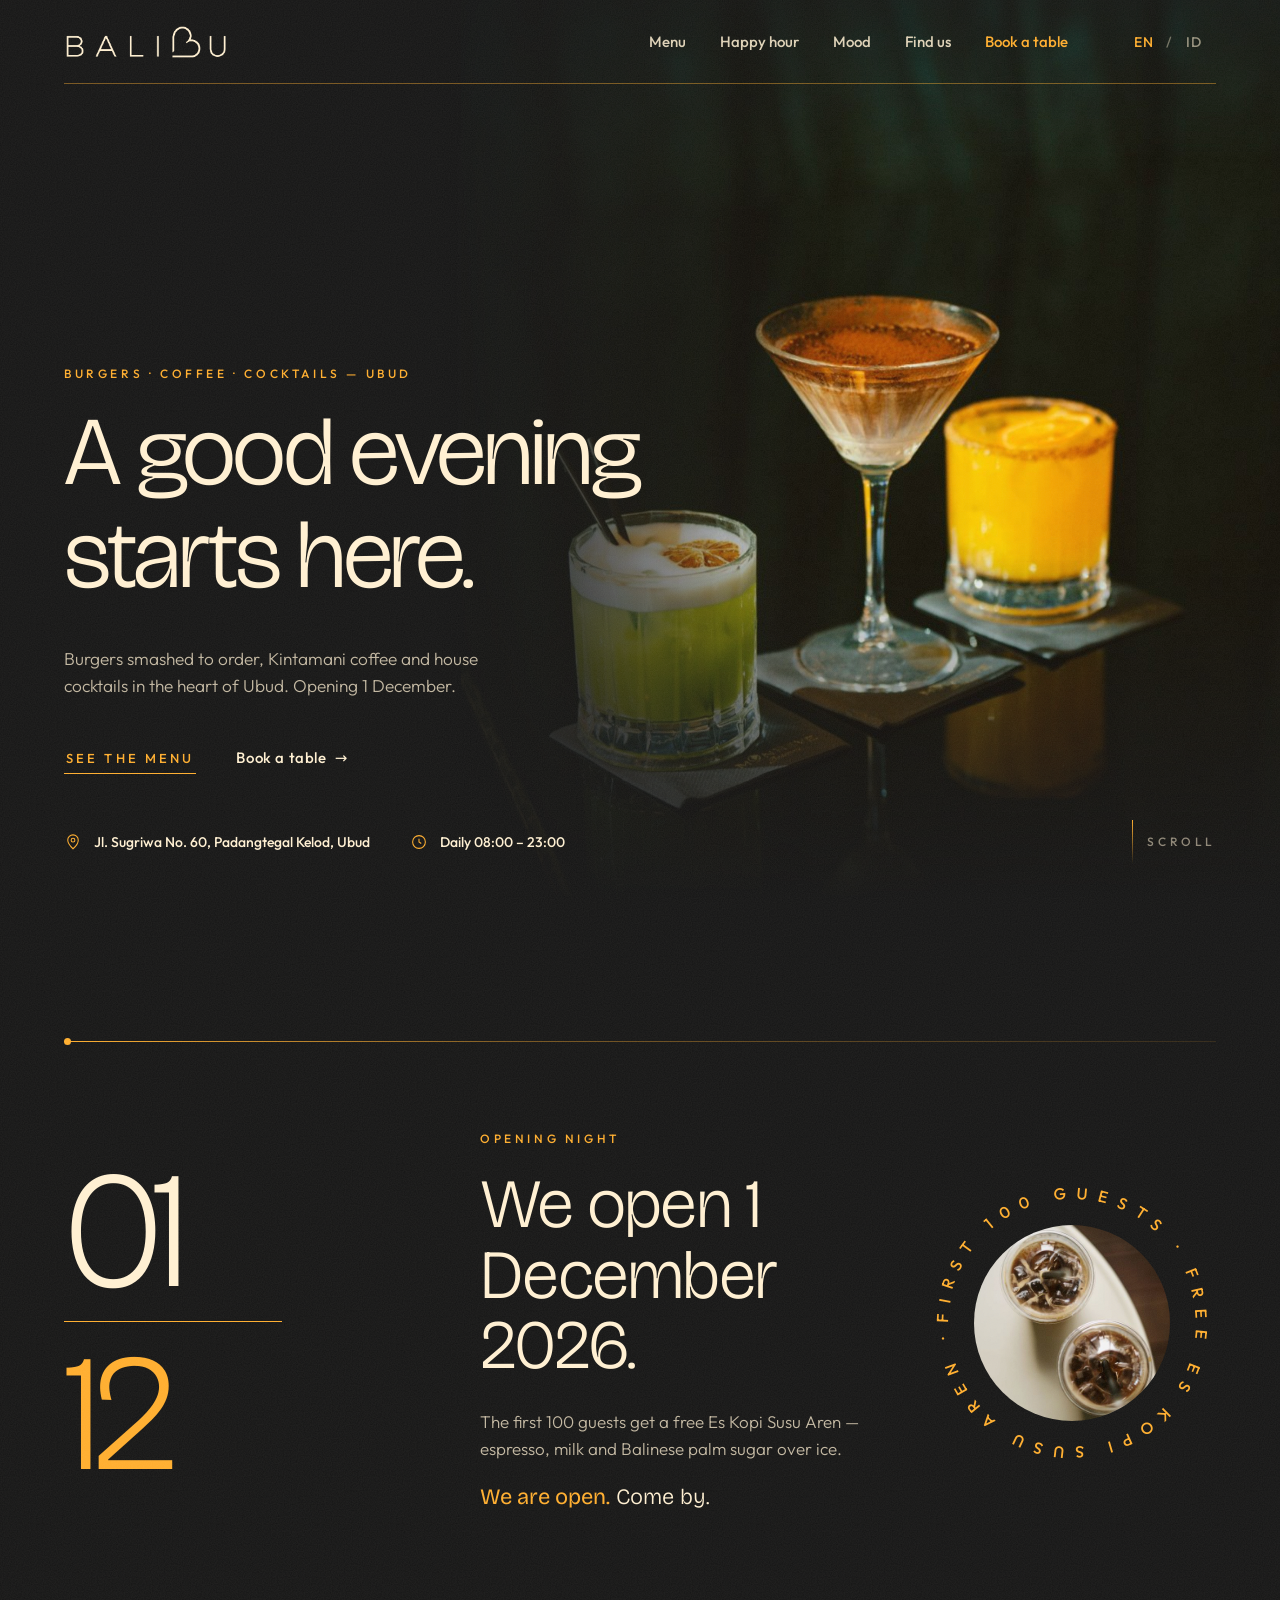
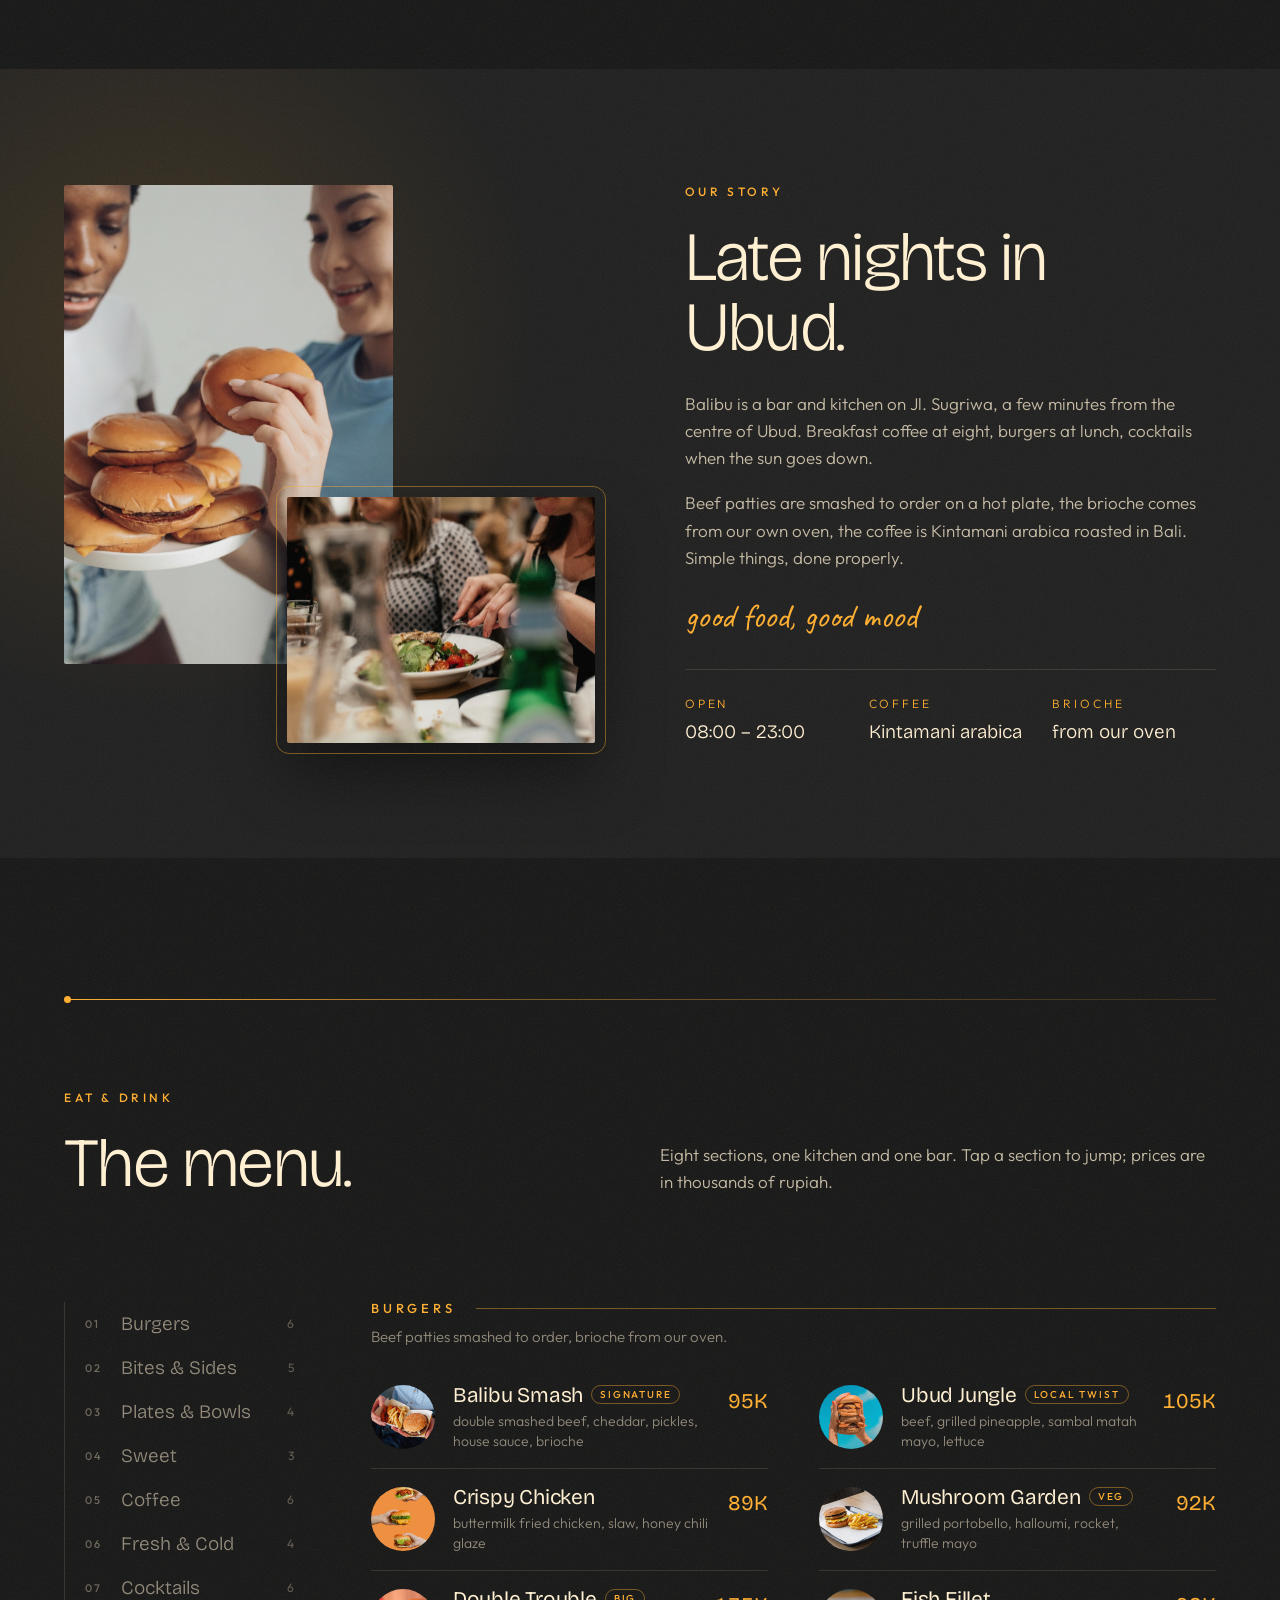
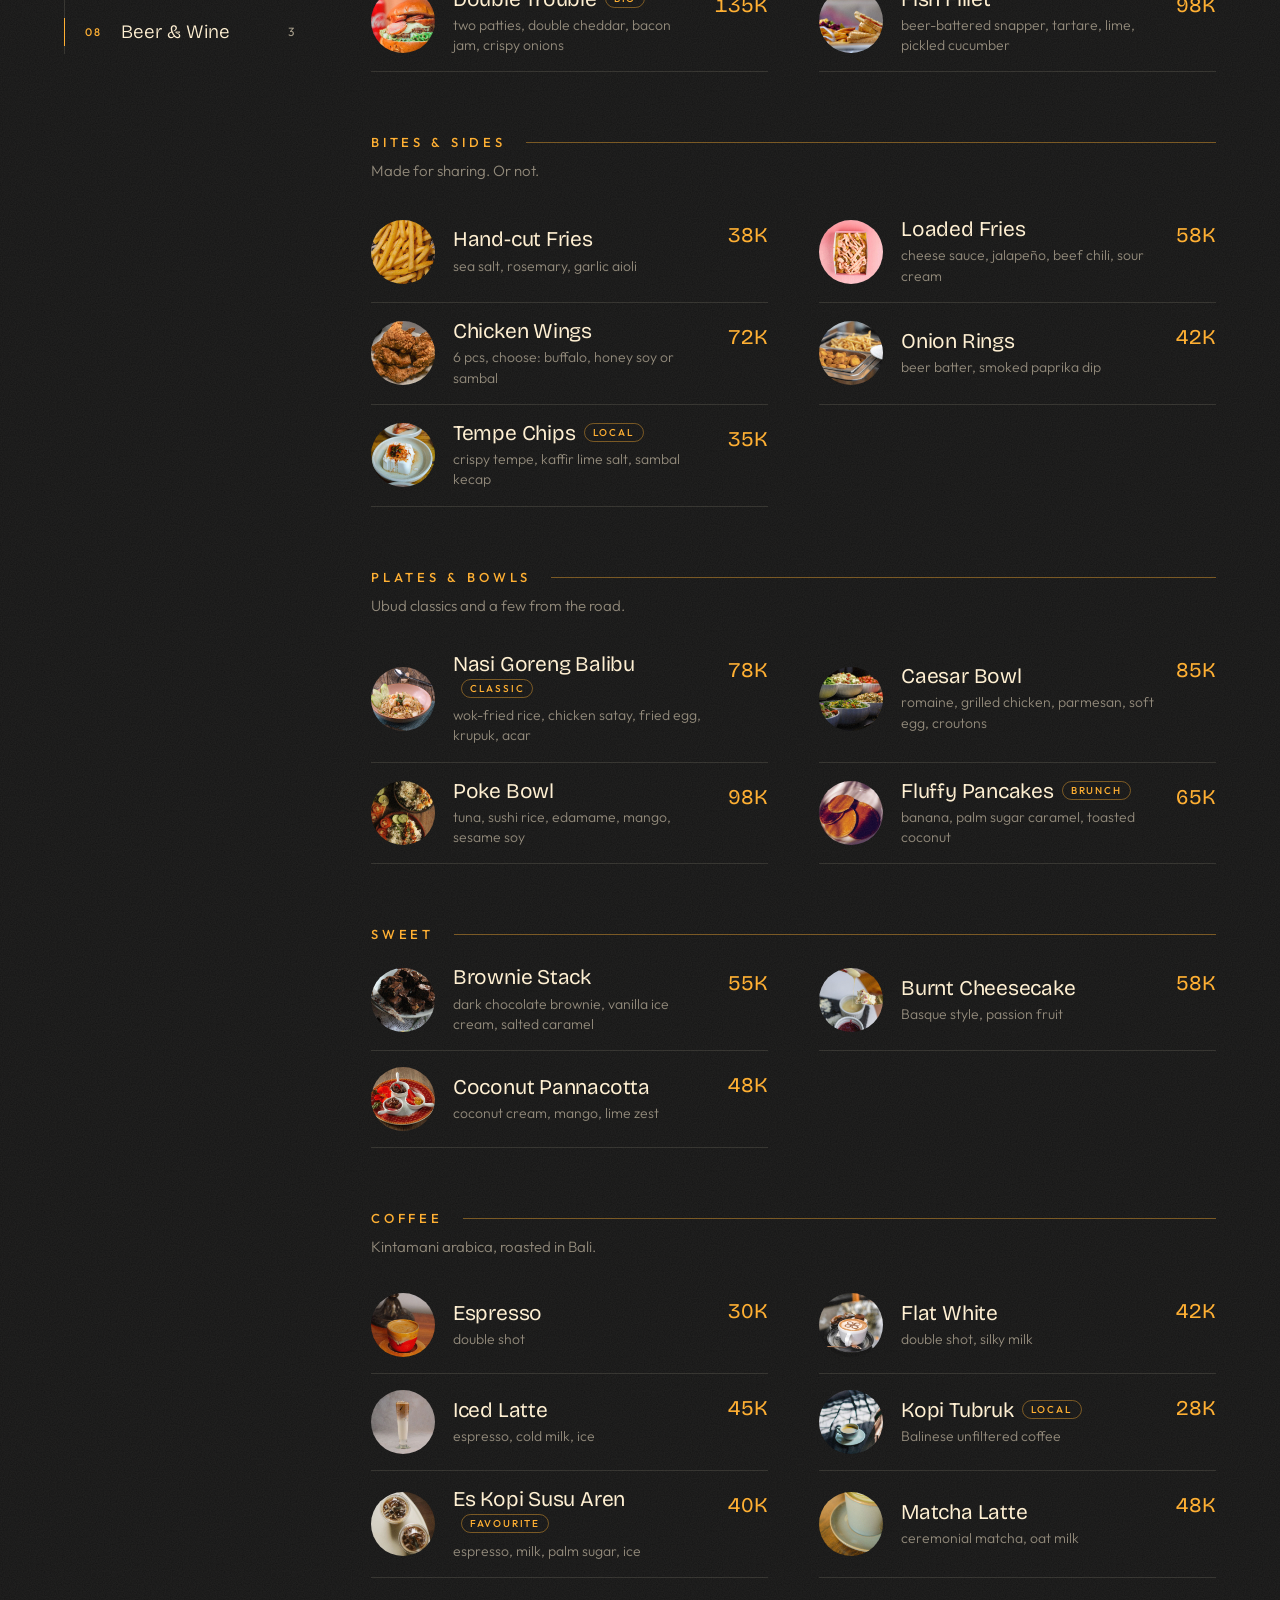
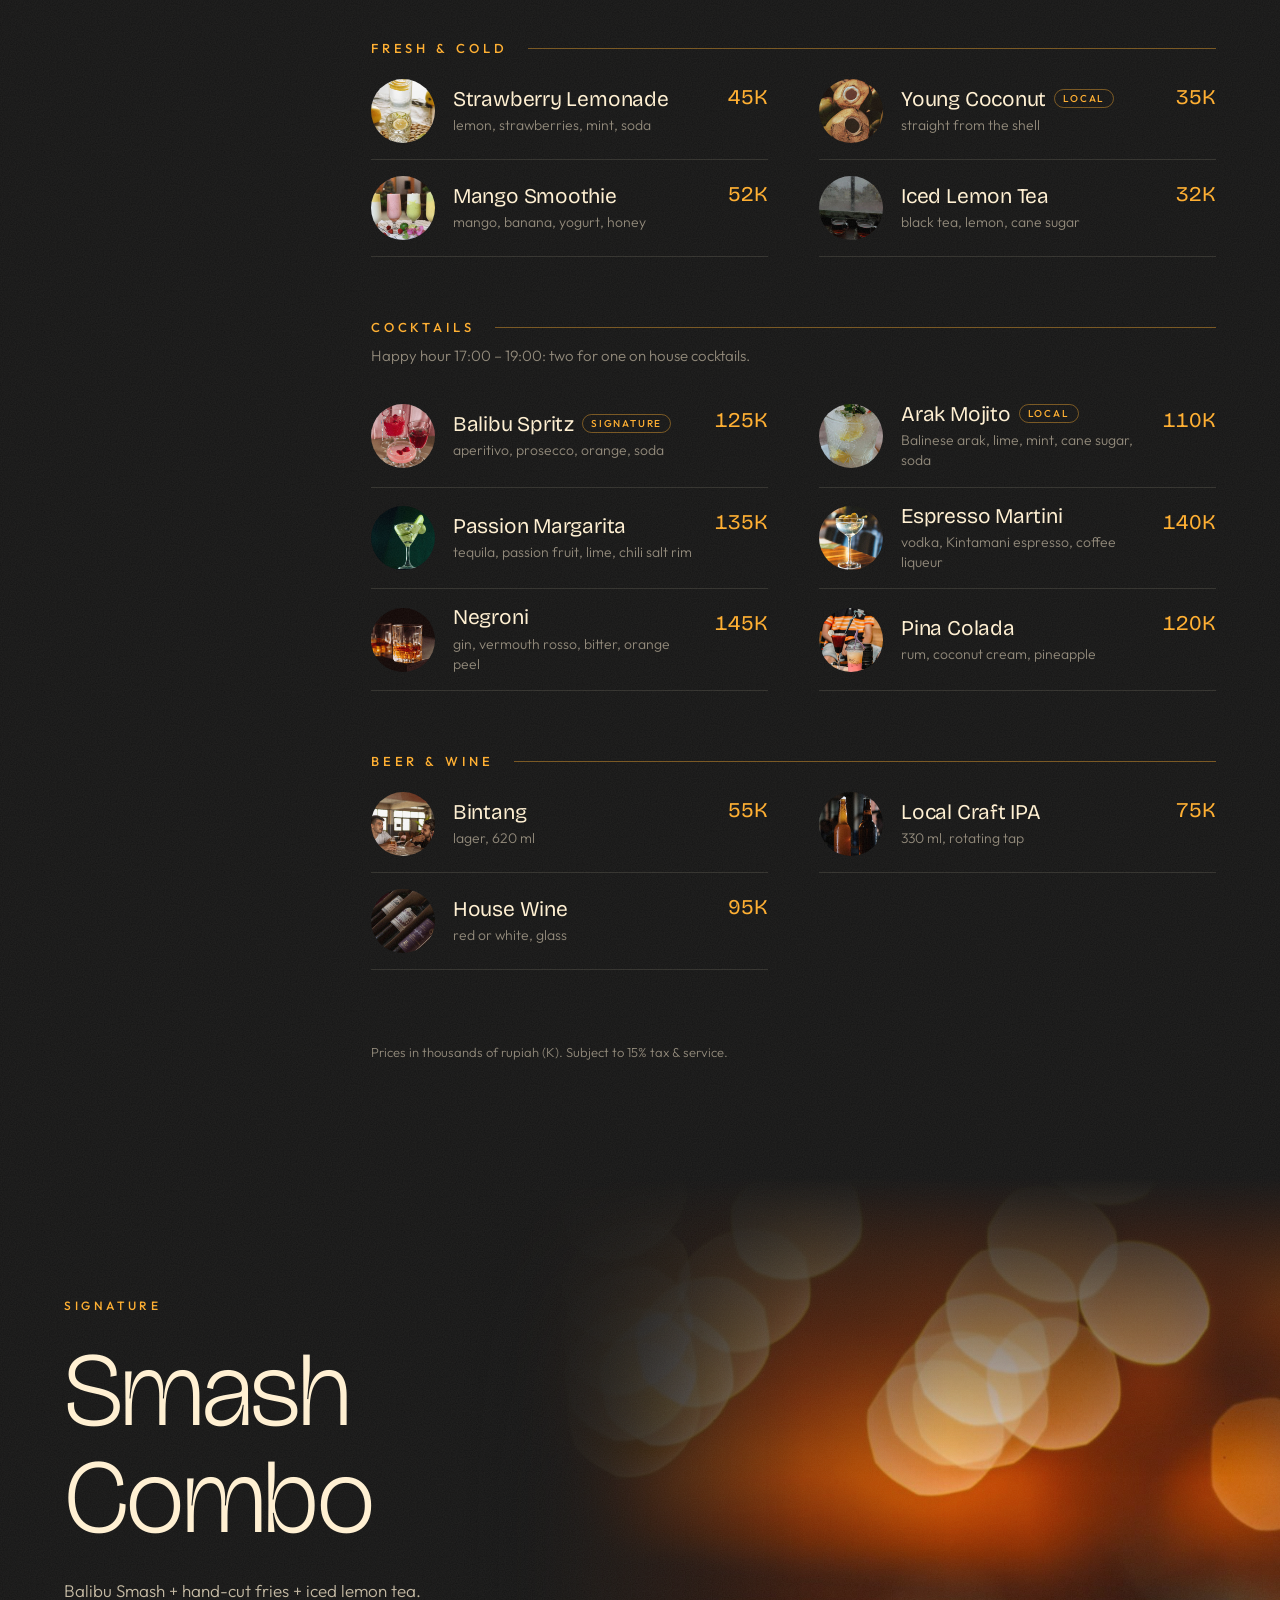
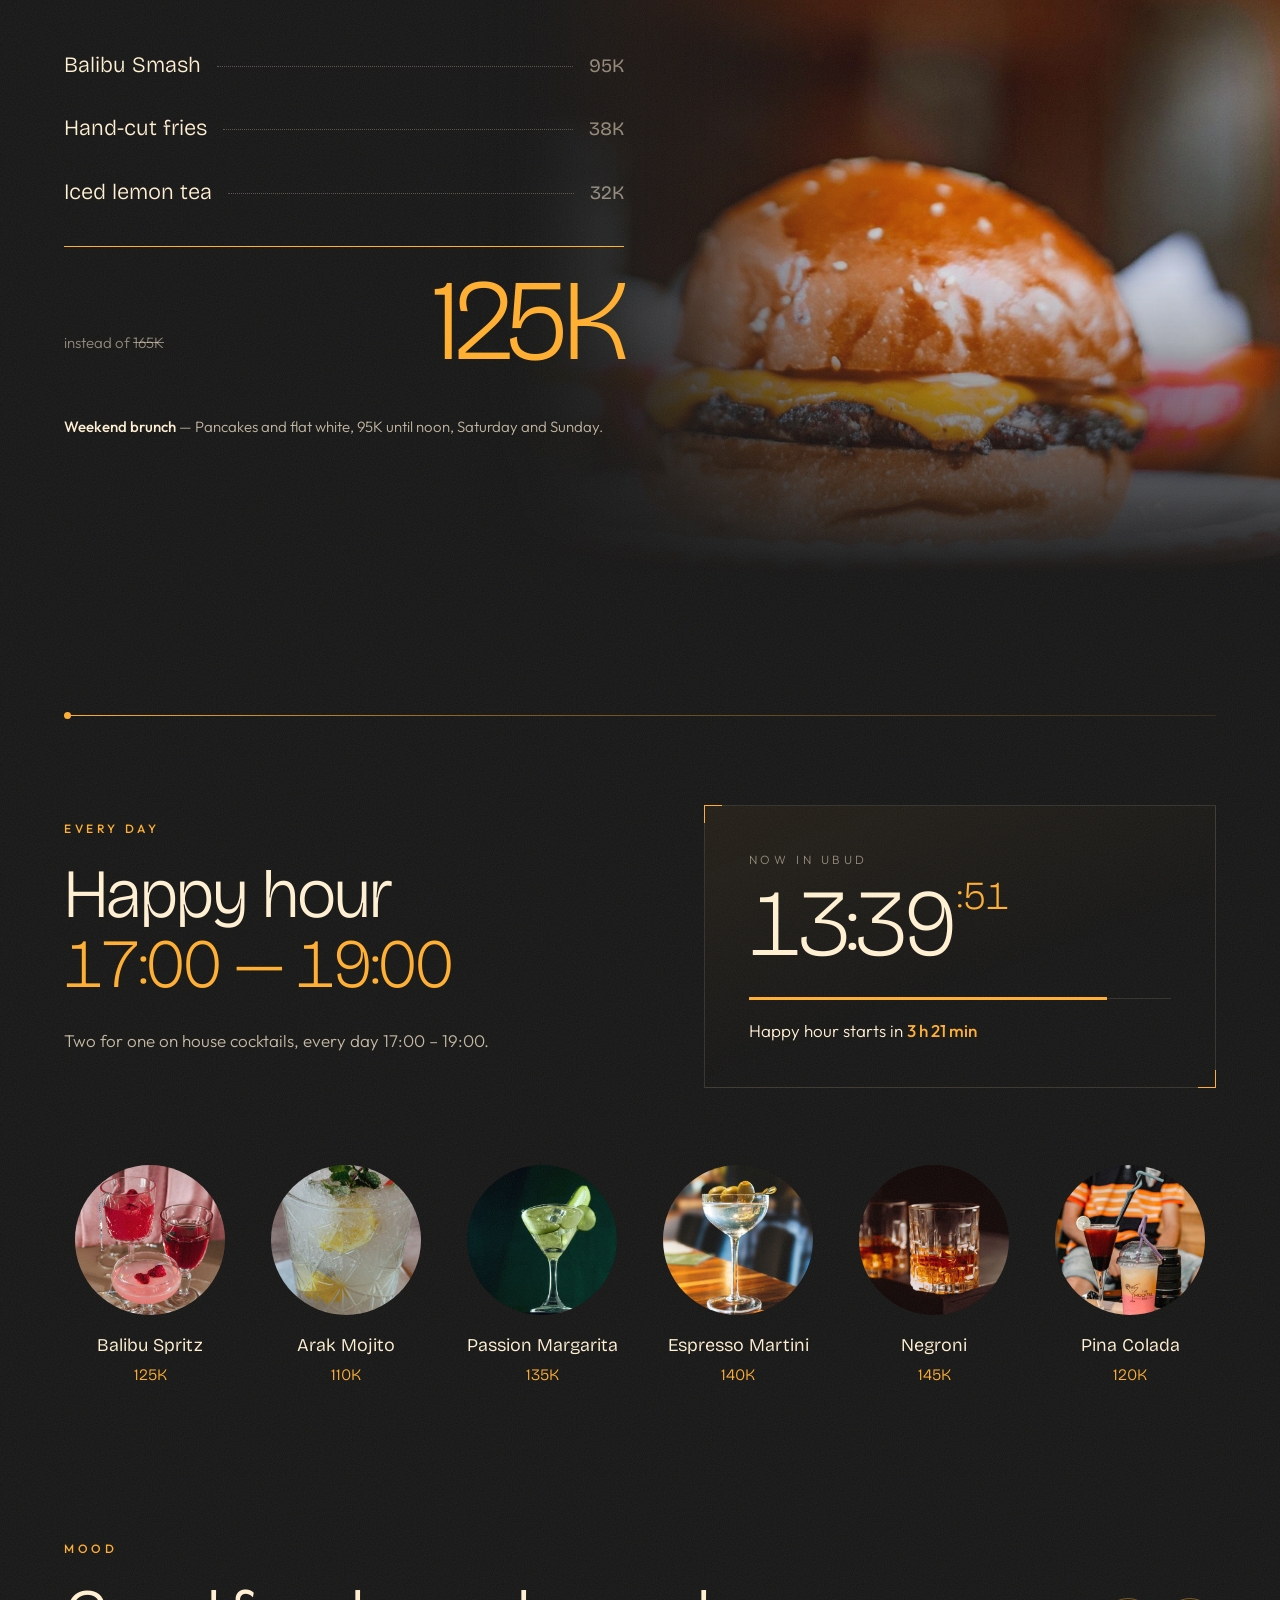
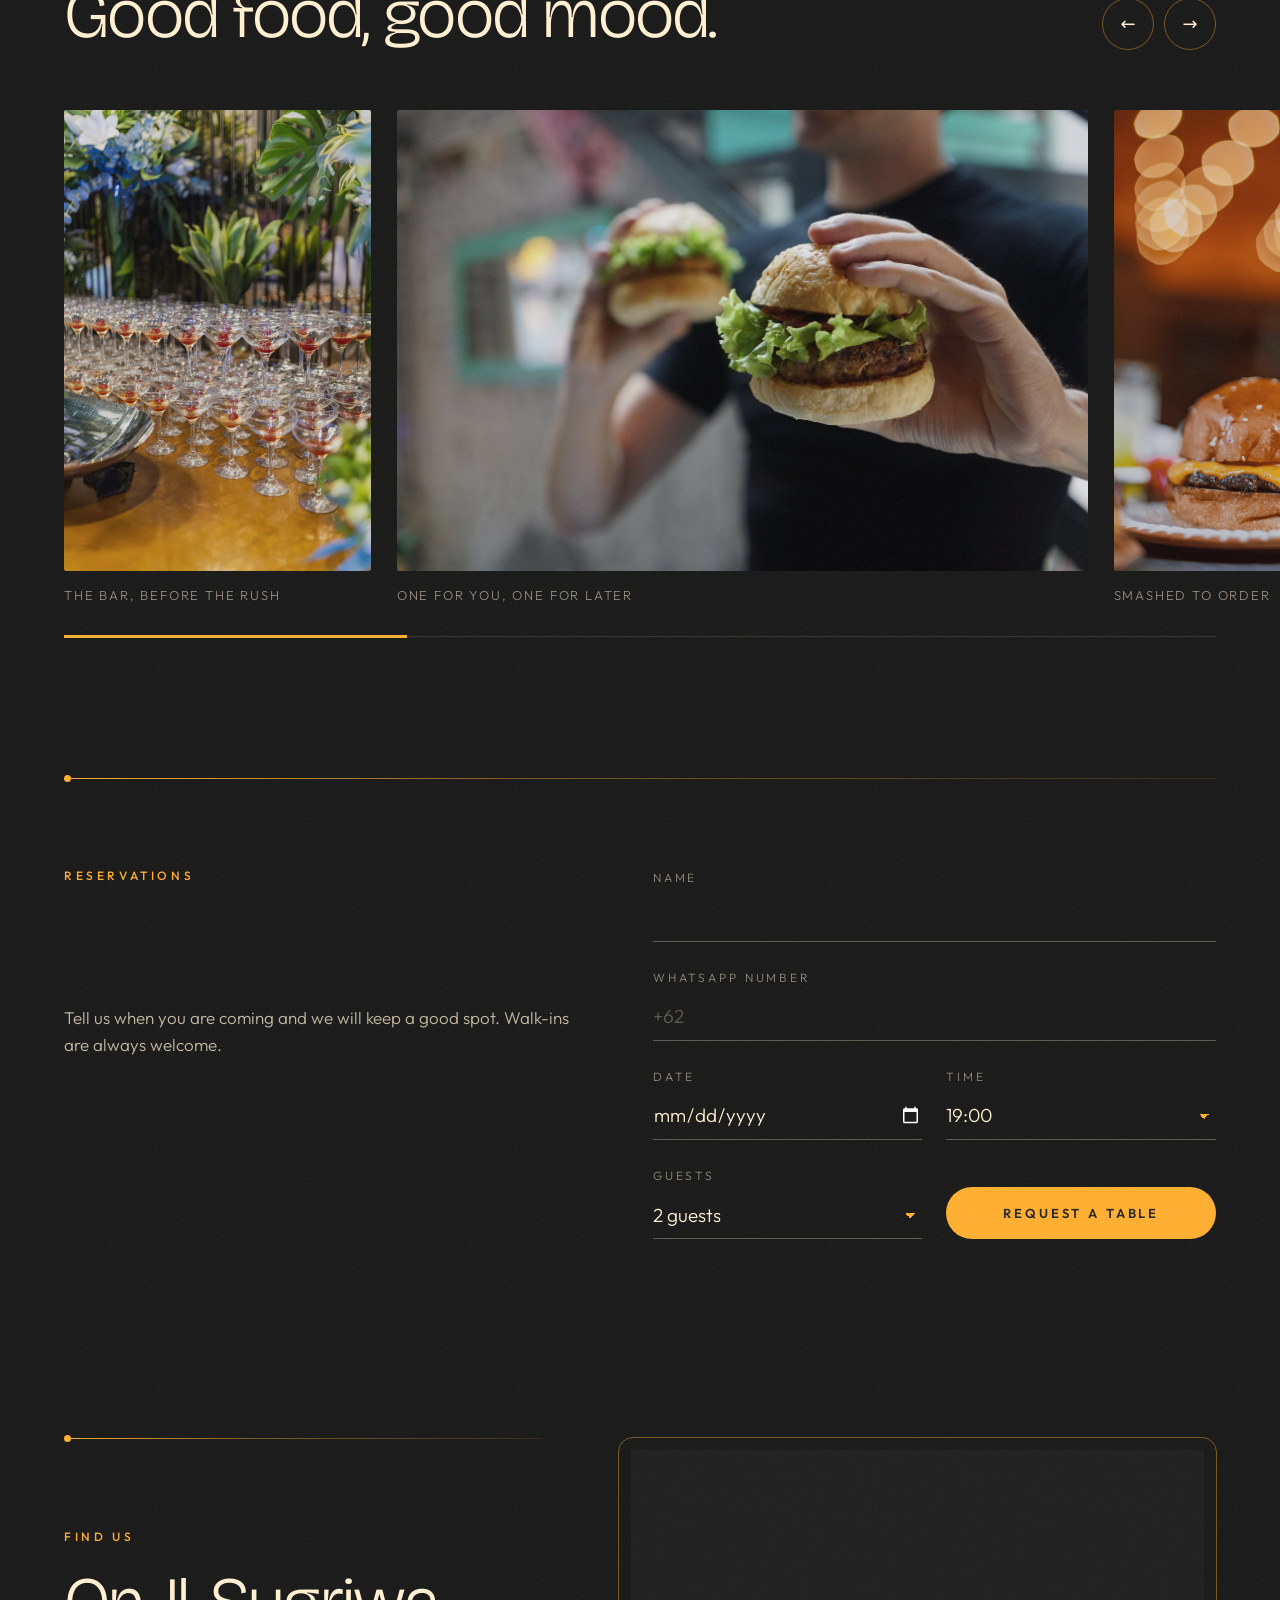
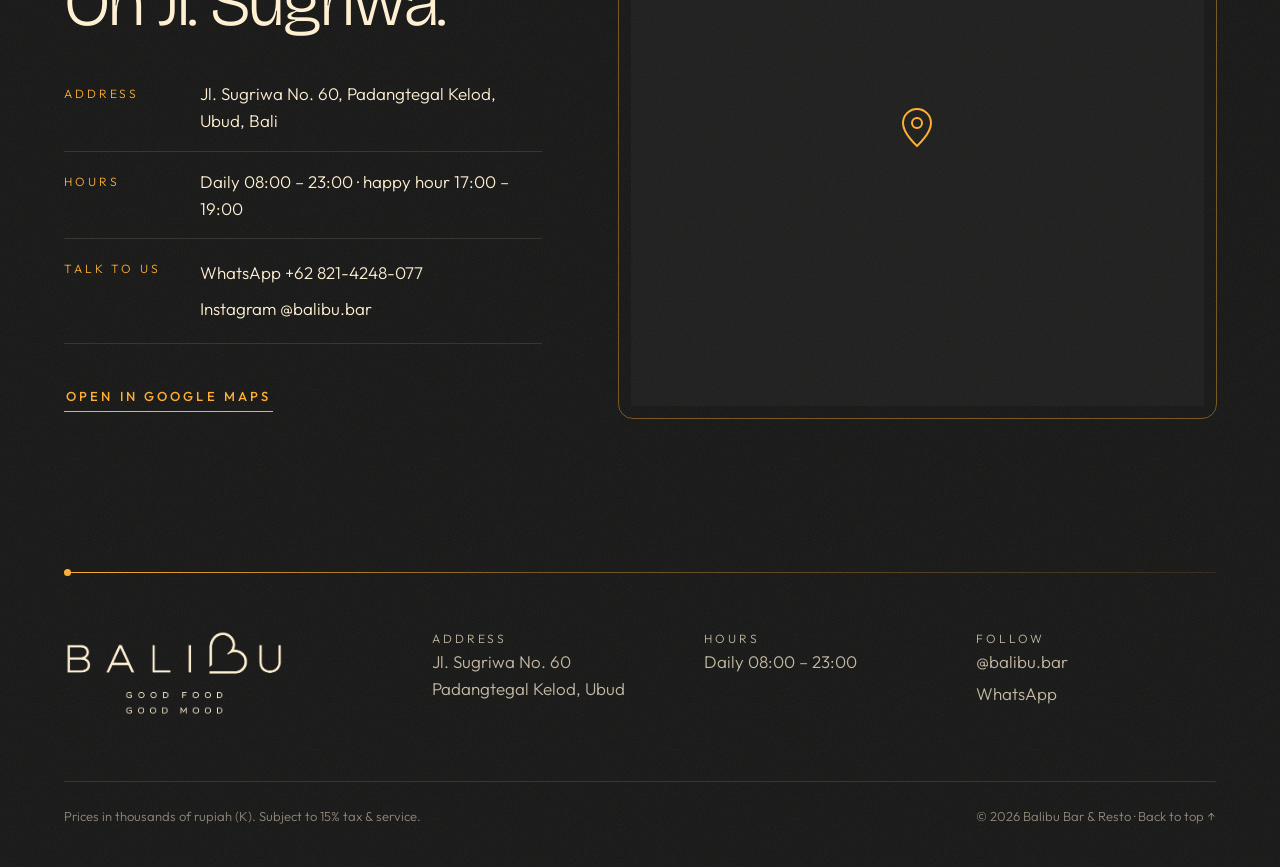
==== s02/index.html @ eac30c41 "Balibu site previews S01-S10" ====
<!doctype html>
<html lang="en">
<head>
<meta charset="utf-8">
<meta name="viewport" content="width=device-width, initial-scale=1, viewport-fit=cover">
<title>Balibu Bar &amp; Resto — Ubud</title>
<meta name="description" content="Balibu Bar &amp; Resto, Ubud: burgers smashed to order, Kintamani coffee and house cocktails on Jl. Sugriwa. Daily 08:00–23:00. Opening 1 December 2026.">
<meta name="theme-color" content="#161616">
<link rel="icon" type="image/png" href="../shared/logo/wordmark-red.png">
<link rel="preload" as="image" href="../shared/img/hero-bartender.jpg">
<link rel="stylesheet" href="../shared/brand.css">
<link rel="stylesheet" href="style.css">
<script>document.documentElement.classList.add('js')</script>
</head>
<body>
<a class="skip" href="#main" data-i18n="skip">Skip to content</a>
<div class="grain" aria-hidden="true"></div>

<header class="hdr" id="hdr">
  <div class="hdr__in wrap">
    <a class="hdr__logo" href="#top" aria-label="Balibu, back to top"><img src="../shared/logo/wordmark-cream.png" alt="Balibu" width="164" height="36"></a>
    <nav class="hdr__nav" aria-label="Main">
      <a href="#menu" data-i18n="nav.menu">Menu</a>
      <a href="#happy" data-i18n="nav.happy">Happy hour</a>
      <a href="#mood" data-i18n="nav.mood">Mood</a>
      <a href="#visit" data-i18n="nav.visit">Find us</a>
      <a href="#book" class="hdr__book" data-i18n="nav.book">Book a table</a>
    </nav>
    <div class="lang" role="group" aria-label="Language">
      <button type="button" data-lang="en" aria-pressed="true">EN</button><span aria-hidden="true">/</span><button type="button" data-lang="id" aria-pressed="false">ID</button>
    </div>
    <button class="burger" type="button" aria-expanded="false" aria-controls="drawer" aria-label="Open navigation"><span></span><span></span></button>
  </div>
</header>

<div class="drawer" id="drawer" hidden>
  <nav class="drawer__nav" aria-label="Mobile">
    <a href="#menu"><small>01</small><span data-i18n="nav.menu">Menu</span></a>
    <a href="#combo"><small>02</small><span data-i18n="nav.combo">Smash Combo</span></a>
    <a href="#happy"><small>03</small><span data-i18n="nav.happy">Happy hour</span></a>
    <a href="#mood"><small>04</small><span data-i18n="nav.mood">Mood</span></a>
    <a href="#book"><small>05</small><span data-i18n="nav.book">Book a table</span></a>
    <a href="#visit"><small>06</small><span data-i18n="nav.visit">Find us</span></a>
  </nav>
  <p class="drawer__foot">Jl. Sugriwa No. 60, Ubud · <span data-i18n="hours.short">Daily 08:00 – 23:00</span></p>
</div>

<main id="main">

<!-- HERO -->
<section class="hero" id="top" aria-labelledby="hero-title">
  <div class="hero__media" aria-hidden="true"><img src="../shared/img/hero-bartender.jpg" alt="" width="1067" height="1600" fetchpriority="high"></div>
  <div class="hero__fade" aria-hidden="true"></div>
  <div class="hero__body wrap">
    <p class="eyebrow hero__eyebrow" data-i18n="hero.eyebrow">Burgers · Coffee · Cocktails — Ubud</p>
    <h1 class="hero__title" id="hero-title"><span class="ln"><span data-i18n="hero.t1">A good evening</span></span> <span class="ln"><span data-i18n="hero.t2">starts here.</span></span></h1>
    <p class="hero__lead" data-i18n="hero.lead">Burgers smashed to order, Kintamani coffee and house cocktails in the heart of Ubud. Opening 1 December.</p>
    <div class="hero__cta">
      <a class="btn-line" href="#menu" data-i18n="hero.cta">See the menu</a>
      <a class="link-arrow" href="#book"><span data-i18n="nav.book">Book a table</span> <span aria-hidden="true">→</span></a>
    </div>
  </div>
  <div class="hero__meta wrap">
    <span class="meta"><svg viewBox="0 0 24 24" aria-hidden="true"><path d="M12 21s-7-6.2-7-11.5A7 7 0 0 1 19 9.5C19 14.8 12 21 12 21z"/><circle cx="12" cy="9.5" r="2.5"/></svg>Jl. Sugriwa No. 60, Padangtegal Kelod, Ubud</span>
    <span class="meta"><svg viewBox="0 0 24 24" aria-hidden="true"><circle cx="12" cy="12" r="8.5"/><path d="M12 7.5V12l3 2"/></svg><span data-i18n="hours.short">Daily 08:00 – 23:00</span></span>
    <span class="scrollcue" aria-hidden="true"><i></i><span data-i18n="hero.scroll">Scroll</span></span>
  </div>
</section>

<!-- OPENING -->
<section class="opening wrap" id="opening" aria-labelledby="open-title">
  <div class="hair" aria-hidden="true"></div>
  <div class="opening__grid">
    <div class="opening__date rv" aria-hidden="true"><span>01</span><i></i><span>12</span></div>
    <div class="opening__txt">
      <p class="eyebrow rv" data-i18n="open.eyebrow">Opening night</p>
      <h2 class="h2 rv" id="open-title" data-i18n="open.title">We open 1 December 2026.</h2>
      <p class="body rv" data-i18n="open.line">The first 100 guests get a free Es Kopi Susu Aren — espresso, milk and Balinese palm sugar over ice.</p>
      <p class="opening__count rv" id="countdown" aria-live="polite"></p>
    </div>
    <div class="opening__badge rv">
      <img src="../shared/img/t/kopi-susu.jpg" alt="Es Kopi Susu Aren, iced coffee with palm sugar" width="300" height="300" loading="lazy">
      <svg class="ring" viewBox="0 0 200 200" aria-hidden="true"><defs><path id="ringPath" d="M100,100 m-86,0 a86,86 0 1,1 172,0 a86,86 0 1,1 -172,0"/></defs><text><textPath href="#ringPath" textLength="532" lengthAdjust="spacing" data-i18n="open.ring">first 100 guests · free es kopi susu aren ·</textPath></text></svg>
    </div>
  </div>
</section>

<!-- STORY -->
<section class="story" id="story" aria-labelledby="story-title">
  <div class="story__grain" aria-hidden="true"></div>
  <div class="wrap story__grid">
    <div class="story__pics">
      <figure class="story__pic story__pic--a rv"><img src="../shared/img/friends-burgers.jpg" alt="Two friends sharing a plate of burgers" width="1067" height="1600" loading="lazy" data-par="0.08"></figure>
      <figure class="story__pic story__pic--b rv"><img src="../shared/img/hero-people.jpg" alt="Friends at a long table with food and drinks" width="1400" height="933" loading="lazy" data-par="-0.06"></figure>
    </div>
    <div class="story__txt">
      <p class="eyebrow rv" data-i18n="story.eyebrow">Our story</p>
      <h2 class="h2 rv" id="story-title" data-i18n="story.title">Late nights in Ubud.</h2>
      <p class="body rv" data-i18n="story.p1">Balibu is a bar and kitchen on Jl. Sugriwa, a few minutes from the centre of Ubud. Breakfast coffee at eight, burgers at lunch, cocktails when the sun goes down.</p>
      <p class="body rv" data-i18n="story.p2">Beef patties are smashed to order on a hot plate, the brioche comes from our own oven, the coffee is Kintamani arabica roasted in Bali. Simple things, done properly.</p>
      <p class="hand rv" data-i18n="story.hand">good food, good mood</p>
      <dl class="facts rv">
        <div><dt data-i18n="story.f1k">Open</dt><dd>08:00 – 23:00</dd></div>
        <div><dt data-i18n="story.f2k">Coffee</dt><dd data-i18n="story.f2v">Kintamani arabica</dd></div>
        <div><dt data-i18n="story.f3k">Brioche</dt><dd data-i18n="story.f3v">from our oven</dd></div>
      </dl>
    </div>
  </div>
</section>

<!-- MENU -->
<section class="menu wrap" id="menu" aria-labelledby="menu-title">
  <div class="hair" aria-hidden="true"></div>
  <div class="menu__head">
    <div>
      <p class="eyebrow rv" data-i18n="menu.eyebrow">Eat &amp; drink</p>
      <h2 class="h2 rv" id="menu-title" data-i18n="menu.title">The menu.</h2>
    </div>
    <p class="body rv" data-i18n="menu.lead">Eight sections, one kitchen and one bar. Tap a section to jump; prices are in thousands of rupiah.</p>
  </div>
  <div class="menu__grid">
    <aside class="menu__index" aria-label="Menu sections"><ol id="menuIndex"></ol></aside>
    <div class="menu__body" id="menuBody"></div>
  </div>
  <p class="footnote" data-i18n="footnote">Prices in thousands of rupiah (K). Subject to 15% tax &amp; service.</p>
  <div class="peek" id="peek" aria-hidden="true"><img alt="" src="../shared/img/t/smash-burger.jpg" width="240" height="240"></div>
</section>

<!-- COMBO -->
<section class="combo" id="combo" aria-labelledby="combo-title">
  <div class="combo__media" aria-hidden="true"><img src="../shared/img/night-burger.jpg" alt="" width="1067" height="1600" loading="lazy" data-par="0.1"></div>
  <div class="combo__fade" aria-hidden="true"></div>
  <div class="wrap combo__in">
    <p class="eyebrow rv" data-i18n="combo.eyebrow">Signature</p>
    <h2 class="h2 h2--xl rv" id="combo-title">Smash Combo</h2>
    <p class="body rv" data-i18n="combo.line">Balibu Smash + hand-cut fries + iced lemon tea.</p>
    <ul class="combo__list">
      <li class="rv"><span>Balibu Smash</span><i></i><b>95K</b></li>
      <li class="rv"><span data-i18n="combo.fries">Hand-cut fries</span><i></i><b>38K</b></li>
      <li class="rv"><span data-i18n="combo.tea">Iced lemon tea</span><i></i><b>32K</b></li>
    </ul>
    <div class="combo__total rv"><span class="combo__was"><span data-i18n="combo.was">instead of</span> <s>165K</s></span><span class="combo__price">125K</span></div>
    <p class="combo__brunch rv"><b data-i18n="brunch.title">Weekend brunch</b> — <span data-i18n="brunch.line">Pancakes and flat white, 95K until noon, Saturday and Sunday.</span></p>
  </div>
</section>

<!-- HAPPY HOUR -->
<section class="happy wrap" id="happy" aria-labelledby="happy-title">
  <div class="hair" aria-hidden="true"></div>
  <div class="happy__grid">
    <div class="happy__txt">
      <p class="eyebrow rv" data-i18n="happy.eyebrow">Every day</p>
      <h2 class="h2 rv" id="happy-title"><span data-i18n="happy.title">Happy hour</span><br><span class="thin">17:00 — 19:00</span></h2>
      <p class="body rv" data-i18n="happy.line">Two for one on house cocktails, every day 17:00 – 19:00.</p>
    </div>
    <div class="clock rv" aria-live="off">
      <p class="clock__label" data-i18n="happy.now">Now in Ubud</p>
      <p class="clock__time" id="clockTime">--:--<span>:--</span></p>
      <div class="clock__bar" aria-hidden="true"><i id="clockFill"></i></div>
      <p class="clock__status" id="clockStatus" aria-live="polite"></p>
    </div>
  </div>
  <ul class="drinks" id="drinks"></ul>
</section>

<!-- GALLERY -->
<section class="mood" id="mood" aria-labelledby="mood-title">
  <div class="wrap mood__head">
    <div>
      <p class="eyebrow rv" data-i18n="mood.eyebrow">Mood</p>
      <h2 class="h2 rv" id="mood-title" data-i18n="mood.title">Good food, good mood.</h2>
    </div>
    <div class="mood__ctl">
      <button type="button" class="arrow" data-dir="-1" aria-label="Previous photos"><span aria-hidden="true">←</span></button>
      <button type="button" class="arrow" data-dir="1" aria-label="Next photos"><span aria-hidden="true">→</span></button>
    </div>
  </div>
  <div class="strip" id="strip" tabindex="0" aria-label="Photo strip, scroll sideways">
    <figure class="shot shot--t"><img src="../shared/img/hero-party.jpg" alt="Rows of coupe glasses with cherries on a bar" width="1067" height="1600" loading="lazy"><figcaption data-i18n="mood.c1">The bar, before the rush</figcaption></figure>
    <figure class="shot shot--w"><img src="../shared/img/hero-friends.jpg" alt="A guest holding two burgers" width="1400" height="935" loading="lazy"><figcaption data-i18n="mood.c2">One for you, one for later</figcaption></figure>
    <figure class="shot shot--t"><img src="../shared/img/night-burger.jpg" alt="A cheeseburger under warm evening lights" width="1067" height="1600" loading="lazy"><figcaption data-i18n="mood.c3">Smashed to order</figcaption></figure>
    <figure class="shot shot--t"><img src="../shared/img/hero-barista.jpg" alt="A cafe entrance with a barista inside" width="1200" height="1600" loading="lazy"><figcaption data-i18n="mood.c4">Coffee from eight</figcaption></figure>
    <figure class="shot shot--w"><img src="../shared/img/hero-ubud.jpg" alt="Rice terraces near Ubud" width="1400" height="1050" loading="lazy"><figcaption data-i18n="mood.c5">Ubud, all around</figcaption></figure>
    <figure class="shot shot--t"><img src="../shared/img/hero-smash.jpg" alt="A double cheeseburger on a dark background" width="1067" height="1600" loading="lazy"><figcaption data-i18n="mood.c6">Double, if you dare</figcaption></figure>
    <figure class="shot shot--w"><img src="../shared/img/grill.jpg" alt="Cheeseburger patties on a grill" width="1400" height="933" loading="lazy"><figcaption data-i18n="mood.c7">The hot plate</figcaption></figure>
    <figure class="shot shot--w"><img src="../shared/img/hero-people.jpg" alt="Friends sharing dinner" width="1400" height="933" loading="lazy"><figcaption data-i18n="mood.c8">Long tables, long evenings</figcaption></figure>
  </div>
  <div class="wrap"><div class="strip__track" aria-hidden="true"><i id="stripFill"></i></div></div>
</section>

<!-- BOOK -->
<section class="book wrap" id="book" aria-labelledby="book-title">
  <div class="hair" aria-hidden="true"></div>
  <div class="book__grid">
    <div>
      <p class="eyebrow rv" data-i18n="book.eyebrow">Reservations</p>
      <h2 class="h2 rv" id="book-title" data-i18n="book.title">Save us a table.</h2>
      <p class="body rv" data-i18n="book.lead">Tell us when you are coming and we will keep a good spot. Walk-ins are always welcome.</p>
    </div>
    <form class="form rv" id="bookForm" novalidate>
      <div class="field"><label for="f-name" data-i18n="book.name">Name</label><input id="f-name" name="name" autocomplete="name" required maxlength="60"></div>
      <div class="field"><label for="f-phone" data-i18n="book.phone">WhatsApp number</label><input id="f-phone" name="phone" type="tel" inputmode="tel" autocomplete="tel" required maxlength="20" placeholder="+62"></div>
      <div class="field field--half"><label for="f-date" data-i18n="book.date">Date</label><input id="f-date" name="date" type="date" required min="2026-12-01"></div>
      <div class="field field--half"><label for="f-time" data-i18n="book.time">Time</label><select id="f-time" name="time" required></select></div>
      <div class="field field--half"><label for="f-guests" data-i18n="book.guests">Guests</label><select id="f-guests" name="guests"></select></div>
      <div class="field field--half field--btn"><button class="btn-solid" type="submit" data-i18n="book.send">Request a table</button></div>
      <p class="form__err" id="formErr" role="alert"></p>
    </form>
    <div class="done" id="bookDone" hidden tabindex="-1">
      <p class="eyebrow" data-i18n="book.doneEyebrow">Noted</p>
      <p class="done__title" id="doneTitle"></p>
      <p class="body" data-i18n="book.doneNote">This page is a preview, so nothing was sent yet. To book for real, message us on WhatsApp.</p>
      <div class="done__row"><a class="btn-line" href="https://wa.me/628214248077" target="_blank" rel="noopener">WhatsApp +62 821-4248-077</a><button type="button" class="link-arrow" id="bookAgain" data-i18n="book.again">New request</button></div>
    </div>
  </div>
</section>

<!-- VISIT -->
<section class="visit" id="visit" aria-labelledby="visit-title">
  <div class="wrap visit__grid">
    <div class="visit__txt">
      <div class="hair" aria-hidden="true"></div>
      <p class="eyebrow rv" data-i18n="visit.eyebrow">Find us</p>
      <h2 class="h2 rv" id="visit-title" data-i18n="visit.title">On Jl. Sugriwa.</h2>
      <dl class="info rv">
        <div><dt data-i18n="visit.addr">Address</dt><dd>Jl. Sugriwa No. 60, Padangtegal Kelod, Ubud, Bali</dd></div>
        <div><dt data-i18n="visit.hours">Hours</dt><dd data-i18n="hours.long">Daily 08:00 – 23:00 · happy hour 17:00 – 19:00</dd></div>
        <div><dt data-i18n="visit.talk">Talk to us</dt><dd><a href="https://wa.me/628214248077" target="_blank" rel="noopener">WhatsApp +62 821-4248-077</a><br><a href="https://www.instagram.com/balibu.bar/" target="_blank" rel="noopener">Instagram @balibu.bar</a></dd></div>
      </dl>
      <a class="btn-line rv" href="https://www.google.com/maps?q=Jl.+Sugriwa+No.+60,+Padangtegal+Kelod,+Ubud" target="_blank" rel="noopener" data-i18n="visit.route">Open in Google Maps</a>
    </div>
    <div class="map rv">
      <iframe title="Map: Balibu, Jl. Sugriwa No. 60, Ubud" src="https://www.google.com/maps?q=Jl.+Sugriwa+No.+60,+Padangtegal+Kelod,+Ubud&amp;output=embed" loading="lazy" referrerpolicy="no-referrer-when-downgrade"></iframe>
    </div>
  </div>
</section>
</main>

<footer class="foot">
  <div class="wrap">
    <div class="hair" aria-hidden="true"></div>
    <div class="foot__grid">
      <div class="foot__brand">
        <img src="../shared/logo/lockup-cream.png" alt="Balibu — good food, good mood" width="240" height="96" loading="lazy">
      </div>
      <div><p class="foot__k" data-i18n="visit.addr">Address</p><p>Jl. Sugriwa No. 60<br>Padangtegal Kelod, Ubud</p></div>
      <div><p class="foot__k" data-i18n="visit.hours">Hours</p><p data-i18n="hours.short">Daily 08:00 – 23:00</p></div>
      <div><p class="foot__k" data-i18n="foot.follow">Follow</p><p><a href="https://www.instagram.com/balibu.bar/" target="_blank" rel="noopener">@balibu.bar</a><br><a href="https://wa.me/628214248077" target="_blank" rel="noopener">WhatsApp</a></p></div>
    </div>
    <div class="foot__base">
      <p data-i18n="footnote">Prices in thousands of rupiah (K). Subject to 15% tax &amp; service.</p>
      <p>© 2026 Balibu Bar &amp; Resto · <a href="#top" data-i18n="foot.top">Back to top ↑</a></p>
    </div>
  </div>
</footer>

<script src="../shared/menu.js"></script>
<script src="app.js"></script>
</body>
</html>
---- shared/brand.css ----
/* Balibu brand tokens — approved palette and type (09.11.2026); approved wordmark (10.11.2026) in ./logo */
@font-face{font-family:'Bricolage';src:url(fonts/BricolageGrotesque-wdth.woff2) format('woff2');font-weight:200 800;font-stretch:75% 100%;font-display:swap}
@font-face{font-family:'Outfit';src:url(fonts/Outfit.woff2) format('woff2');font-weight:100 900;font-display:swap}
@font-face{font-family:'Caveat';src:url(fonts/Caveat.woff2) format('woff2');font-weight:400 700;font-display:swap}
:root{
  --yellow:#FFAE2E; --red:#D50F04; --dark:#232323; --cream:#FFF0D2; --bright:#FFDD8C;
  --red-deep:#9E0B03; /* tone-on-tone only */ --tan:#F3D9A6; /* tone-on-tone only */
  --font-display:'Bricolage',system-ui,sans-serif; --font-text:'Outfit',system-ui,sans-serif; --font-hand:'Caveat',cursive;
}
*,*::before,*::after{box-sizing:border-box}
html{-webkit-text-size-adjust:100%}
body{margin:0;font-family:var(--font-text);color:var(--dark);background:var(--cream);-webkit-font-smoothing:antialiased}
img{display:block;max-width:100%}
---- s02/style.css ----
/* Balibu — s02 "After Dark" */
:root{
  --ink:#161616; --ink-2:#1d1d1d; --line:rgba(255,174,46,.42); --line-soft:rgba(255,240,210,.12);
  --txt:rgba(255,240,210,.74); --txt-dim:rgba(255,240,210,.52);
  --pad:clamp(20px,5vw,72px); --ease:cubic-bezier(.2,.7,.1,1); --hdr:84px;
}
html{scroll-behavior:smooth;scroll-padding-top:var(--hdr);background:var(--ink)}
body{position:relative;background:var(--ink);color:var(--cream);font-weight:300;font-size:17px;line-height:1.6;overflow-x:hidden}
a{color:inherit}
img{height:auto}
button{font:inherit;color:inherit;background:none;border:0;cursor:pointer}
::selection{background:var(--yellow);color:var(--dark)}
:focus-visible{outline:1px solid var(--yellow);outline-offset:4px}
.wrap{width:100%;max-width:1440px;margin:0 auto;padding-left:var(--pad);padding-right:var(--pad)}
.skip{position:absolute;left:12px;top:-60px;z-index:100;background:var(--yellow);color:var(--dark);padding:10px 16px;text-decoration:none}
.skip:focus{top:12px}

/* type */
.eyebrow{font:500 12px/1.4 var(--font-text);letter-spacing:.3em;text-transform:uppercase;color:var(--yellow);margin:0 0 22px}
.h2{font-family:var(--font-display);font-weight:260;font-size:clamp(40px,5.4vw,82px);line-height:1.02;letter-spacing:-.025em;margin:0 0 26px;color:var(--cream)}
.h2--xl{font-size:clamp(52px,8.2vw,128px);font-weight:220}
.h2 .thin{font-weight:200;color:var(--yellow);font-variant-numeric:tabular-nums}
.body{color:var(--txt);max-width:34em;margin:0 0 18px}
.hand{font-family:var(--font-hand);font-size:34px;color:var(--yellow);margin:8px 0 26px;transform:rotate(-3deg);transform-origin:left}
.footnote{font-size:13px;color:var(--txt-dim);margin:48px 0 0}
.menu>.footnote{padding-left:calc(230px + clamp(40px,6vw,96px));margin-top:8px}

/* buttons */
.btn-line{display:inline-flex;align-items:center;min-height:44px;font:500 13px/1 var(--font-text);letter-spacing:.24em;text-transform:uppercase;color:var(--yellow);text-decoration:none;position:relative;padding:0 2px}
.btn-line::after{content:"";position:absolute;left:0;right:0;bottom:6px;height:1px;background:var(--yellow);transform-origin:right;transition:transform .5s var(--ease)}
.btn-line:hover::after{transform:scaleX(.35)}
.link-arrow{display:inline-flex;align-items:center;gap:8px;min-height:44px;font-weight:500;font-size:15px;letter-spacing:.04em;text-decoration:none;color:var(--cream)}
.link-arrow span[aria-hidden]{transition:transform .4s var(--ease)}
.link-arrow:hover span[aria-hidden]{transform:translateX(6px)}
.btn-solid{min-height:52px;width:100%;padding:0 24px;background:var(--yellow);color:var(--dark);font:600 13px/1 var(--font-text);letter-spacing:.22em;text-transform:uppercase;border-radius:999px;transition:background .3s,transform .3s var(--ease)}
.btn-solid:hover{background:var(--bright);transform:translateY(-2px)}

/* grain */
.grain{position:absolute;top:0;left:0;width:100%;height:100%;z-index:90;pointer-events:none;opacity:.06;background-image:url("data:image/svg+xml,%3Csvg xmlns='http://www.w3.org/2000/svg' width='180' height='180'%3E%3Cfilter id='n'%3E%3CfeTurbulence type='fractalNoise' baseFrequency='.85' numOctaves='2' stitchTiles='stitch'/%3E%3CfeColorMatrix values='0 0 0 0 1  0 0 0 0 .94  0 0 0 0 .82  0 0 0 1 0'/%3E%3C/filter%3E%3Crect width='100%25' height='100%25' filter='url(%23n)'/%3E%3C/svg%3E")}
@keyframes grain{0%{transform:translate(0,0)}20%{transform:translate(-3%,2%)}40%{transform:translate(2%,-3%)}60%{transform:translate(-2%,-1%)}80%{transform:translate(3%,3%)}100%{transform:translate(0,0)}}

/* header */
.hdr{position:fixed;top:0;left:0;right:0;z-index:50;transition:background .4s,backdrop-filter .4s}
.hdr__in{display:flex;align-items:center;gap:40px;height:var(--hdr);position:relative}
.hdr__in::after{content:"";position:absolute;left:var(--pad);right:var(--pad);bottom:0;height:1px;background:var(--line);transform-origin:left;animation:draw 1.6s .4s var(--ease) both}
.hdr.is-scrolled{background:rgba(22,22,22,.84);-webkit-backdrop-filter:blur(14px);backdrop-filter:blur(14px)}
.hdr__logo{display:flex;align-items:center;min-height:44px}
.hdr__logo img{height:36px;width:auto}
.hdr__nav{display:flex;gap:6px;margin-left:auto}
.hdr__nav a{display:inline-flex;align-items:center;min-height:44px;padding:0 14px;font-weight:500;font-size:15px;text-decoration:none;color:var(--cream);opacity:.86;transition:opacity .3s,color .3s}
.hdr__nav a:hover{opacity:1;color:var(--yellow)}
.hdr__nav .hdr__book{color:var(--yellow);opacity:1}
.lang{display:flex;align-items:center;font-weight:500;font-size:14px}
.lang span{opacity:.4}
.lang button{min-width:44px;min-height:44px;letter-spacing:.08em;opacity:.55;transition:opacity .3s,color .3s}
.lang button[aria-pressed="true"]{opacity:1;color:var(--yellow)}
.burger{display:none;width:44px;height:44px;position:relative}
.burger span{position:absolute;left:10px;right:10px;height:1px;background:var(--cream);transition:transform .4s var(--ease)}
.burger span:first-child{top:18px}.burger span:last-child{top:26px}
.burger[aria-expanded="true"] span:first-child{transform:translateY(4px) rotate(45deg)}
.burger[aria-expanded="true"] span:last-child{transform:translateY(-4px) rotate(-45deg)}
.drawer{position:fixed;inset:0;z-index:45;background:var(--ink);padding:calc(var(--hdr) + 32px) var(--pad) 32px;display:flex;flex-direction:column;justify-content:space-between;opacity:0;transition:opacity .4s}
.drawer.is-open{opacity:1}
.drawer[hidden]{display:none}
.drawer__nav{display:flex;flex-direction:column}
.drawer__nav a{display:flex;align-items:baseline;gap:18px;padding:12px 0;font:250 clamp(34px,9vw,48px)/1.1 var(--font-display);letter-spacing:-.02em;text-decoration:none;border-bottom:1px solid var(--line-soft)}
.drawer__nav small{font:500 12px var(--font-text);letter-spacing:.2em;color:var(--yellow)}
.drawer__foot{color:var(--txt-dim);font-size:14px}

/* hero */
.hero{position:relative;min-height:100vh;min-height:100svh;display:flex;flex-direction:column;justify-content:flex-end;overflow:hidden;isolation:isolate}
.hero__media{position:absolute;top:0;right:0;bottom:0;width:64%;z-index:-2;overflow:hidden}
.hero__media img{width:100%;height:100%;object-fit:cover;object-position:50% 46%;animation:kb 26s ease-in-out infinite alternate;transform-origin:60% 50%;will-change:transform}
@keyframes kb{from{transform:scale(1.04) translate3d(0,0,0)}to{transform:scale(1.16) translate3d(-2.5%,-1.5%,0)}}
.hero__fade{position:absolute;inset:0;z-index:-1;background:
  linear-gradient(90deg,var(--ink) 34%,rgba(22,22,22,.72) 46%,rgba(22,22,22,0) 66%),
  linear-gradient(0deg,var(--ink) 0%,rgba(22,22,22,.6) 16%,rgba(22,22,22,0) 38%),
  linear-gradient(180deg,rgba(22,22,22,.7) 0%,rgba(22,22,22,0) 18%)}
.hero__body{padding-top:calc(var(--hdr) + 40px);padding-bottom:40px}
.hero__title{font-family:var(--font-display);font-weight:280;font-size:clamp(52px,7.6vw,118px);line-height:.98;letter-spacing:-.035em;margin:0 0 34px;max-width:9.6em}
.hero__title .ln{display:block;overflow:hidden;padding-bottom:.08em}
.hero__title .ln>span{display:inline-block;animation:rise 1.3s var(--ease) both}
.hero__title .ln:nth-child(2)>span{animation-delay:.14s}
@keyframes rise{from{transform:translateY(105%);opacity:0;filter:blur(8px)}to{transform:none;opacity:1;filter:none}}
.hero__eyebrow,.hero__lead,.hero__cta,.hero__meta{animation:fadeUp 1.2s var(--ease) both}
.hero__eyebrow{animation-delay:.05s}.hero__lead{animation-delay:.45s}.hero__cta{animation-delay:.6s}.hero__meta{animation-delay:.8s}
@keyframes fadeUp{from{opacity:0;transform:translateY(18px)}to{opacity:1;transform:none}}
.hero__lead{color:var(--txt);font-size:clamp(17px,1.35vw,19px);max-width:27em;margin:0 0 36px}
.hero__cta{display:flex;flex-wrap:wrap;align-items:center;gap:14px 40px}
.hero__meta{display:flex;flex-wrap:wrap;align-items:center;gap:12px 40px;padding-bottom:36px;font-weight:500;font-size:14px;color:var(--cream)}
.meta{display:inline-flex;align-items:center;gap:12px}
.meta svg{width:18px;height:18px;fill:none;stroke:var(--yellow);stroke-width:1.4}
.scrollcue{margin-left:auto;display:inline-flex;align-items:center;gap:14px;font-size:12px;letter-spacing:.3em;text-transform:uppercase;color:var(--txt-dim)}
.scrollcue i{width:1px;height:44px;background:linear-gradient(var(--yellow),transparent);animation:cue 2.4s var(--ease) infinite;transform-origin:top}
@keyframes cue{0%{transform:scaleY(0)}50%{transform:scaleY(1);transform-origin:top}51%{transform-origin:bottom}100%{transform:scaleY(0);transform-origin:bottom}}

/* hairline draw-on */
.hair{position:relative;height:1px;margin:0 0 clamp(56px,7vw,96px)}
.hair::before{content:"";position:absolute;left:0;top:-3px;width:7px;height:7px;border-radius:50%;background:var(--yellow);transform:scale(0);transition:transform .5s var(--ease)}
.hair::after{content:"";position:absolute;inset:0;background:linear-gradient(90deg,var(--yellow),var(--line) 40%,rgba(255,174,46,.12));transform:scaleX(0);transform-origin:left;transition:transform 1.8s var(--ease) .1s}
.hair.in::before{transform:scale(1)}
.hair.in::after{transform:scaleX(1)}
html:not(.js) .hair::after{transform:none}
@keyframes draw{from{transform:scaleX(0)}to{transform:scaleX(1)}}

/* reveal: blur to sharp */
.js .rv{opacity:0;transform:translateY(26px);filter:blur(10px);transition:opacity 1.1s var(--ease),transform 1.1s var(--ease),filter 1.1s var(--ease);transition-delay:var(--d,0s)}
.js .rv.in{opacity:1;transform:none;filter:none}

section{position:relative}
.opening,.menu,.happy,.book{padding-top:clamp(96px,11vw,160px)}

/* opening */
.opening__grid{display:grid;grid-template-columns:1.1fr 1.2fr .9fr;gap:clamp(32px,5vw,80px);align-items:center}
.opening__date{font-family:var(--font-display);font-weight:200;font-size:clamp(96px,13vw,200px);line-height:.85;letter-spacing:-.05em;color:var(--cream);display:flex;flex-direction:column}
.opening__date i{display:block;width:62%;height:1px;background:var(--yellow);margin:18px 0 22px}
.opening__date span:last-child{color:var(--yellow)}
.opening__count{font-family:var(--font-display);font-weight:300;font-size:22px;color:var(--cream);margin:18px 0 0;font-variant-numeric:tabular-nums}
.opening__count b{color:var(--yellow);font-weight:400}
.opening__badge{position:relative;width:min(100%,300px);aspect-ratio:1;justify-self:end}
.opening__badge img{position:absolute;inset:16%;width:68%;height:68%;object-fit:cover;border-radius:50%;filter:saturate(.92) contrast(1.04)}
.ring{position:absolute;inset:0;width:100%;height:100%;animation:spin 28s linear infinite;overflow:visible}
.ring text{font:500 11.2px var(--font-text);letter-spacing:.22em;text-transform:uppercase;fill:var(--yellow)}
@keyframes spin{to{transform:rotate(360deg)}}

/* story */
.story{margin-top:clamp(110px,12vw,180px);padding:clamp(80px,9vw,140px) 0;background:var(--ink-2);overflow:hidden}
.story__grain{position:absolute;inset:-40px;animation:grain 1.4s steps(5) infinite;pointer-events:none;opacity:.16;mix-blend-mode:overlay;background-image:url("data:image/svg+xml,%3Csvg xmlns='http://www.w3.org/2000/svg' width='240' height='240'%3E%3Cfilter id='n'%3E%3CfeTurbulence type='fractalNoise' baseFrequency='.7' numOctaves='3' stitchTiles='stitch'/%3E%3C/filter%3E%3Crect width='100%25' height='100%25' filter='url(%23n)'/%3E%3C/svg%3E")}
.story::before{content:"";position:absolute;width:60vw;height:60vw;left:-18vw;top:-10vw;background:radial-gradient(closest-side,rgba(255,174,46,.13),transparent);pointer-events:none}
.story__grid{display:grid;grid-template-columns:1fr 1fr;gap:clamp(40px,7vw,120px);align-items:center;position:relative}
.story__pics{position:relative;aspect-ratio:1/1.05}
.story__pic{position:absolute;margin:0;overflow:hidden;border-radius:2px}
.story__pic img{width:100%;height:118%;object-fit:cover;margin-top:-9%;filter:saturate(.86) contrast(1.05) brightness(.92)}
.story__pic--a{left:0;top:0;width:62%;height:86%}
.story__pic--b{right:0;bottom:0;width:58%;height:44%;box-shadow:0 30px 60px rgba(0,0,0,.5);outline:1px solid var(--line);outline-offset:10px}
.facts{display:grid;grid-template-columns:repeat(3,1fr);gap:20px;margin:10px 0 0;padding-top:24px;border-top:1px solid var(--line-soft)}
.facts dt{font-size:12px;letter-spacing:.24em;text-transform:uppercase;color:var(--yellow);margin-bottom:6px}
.facts dd{margin:0;font-family:var(--font-display);font-weight:300;font-size:19px;line-height:1.25}

/* menu */
.menu__head{display:grid;grid-template-columns:1fr 1fr;gap:40px;align-items:end;margin-bottom:clamp(48px,6vw,80px)}
.menu__head .body{justify-self:end;margin-bottom:30px}
.menu__grid{display:grid;grid-template-columns:230px 1fr;gap:clamp(40px,6vw,96px);align-items:start}
.menu__index{position:sticky;top:calc(var(--hdr) + 32px)}
.menu__index ol{list-style:none;margin:0;padding:0;border-left:1px solid var(--line-soft)}
.menu__index a{display:flex;align-items:center;gap:14px;min-height:44px;padding:0 0 0 20px;text-decoration:none;color:var(--txt-dim);font-family:var(--font-display);font-weight:300;font-size:19px;position:relative;transition:color .35s}
.menu__index a small{font:500 11px var(--font-text);letter-spacing:.16em;color:inherit;opacity:.7;width:22px}
.menu__index a em{font-style:normal;font:400 12px var(--font-text);margin-left:auto;opacity:.6}
.menu__index a::before{content:"";position:absolute;left:-1px;top:8px;bottom:8px;width:1px;background:var(--yellow);transform:scaleY(0);transition:transform .45s var(--ease)}
.menu__index a:hover{color:var(--cream)}
.menu__index a.is-active{color:var(--cream)}
.menu__index a.is-active small{color:var(--yellow);opacity:1}
.menu__index a.is-active::before{transform:scaleY(1)}
.msec{padding-bottom:clamp(48px,5vw,72px)}
.msec__head{display:flex;align-items:center;gap:20px;margin:0 0 8px}
.msec__head h3{font:500 13px/1 var(--font-text);letter-spacing:.3em;text-transform:uppercase;color:var(--yellow);margin:0;white-space:nowrap}
.msec__head span{flex:1;height:1px;background:var(--line);transform-origin:left;transform:scaleX(0);transition:transform 1.6s var(--ease)}
.msec.in .msec__head span,html:not(.js) .msec__head span{transform:scaleX(1)}
.msec__note{color:var(--txt-dim);font-size:15px;margin:10px 0 18px}
.items{list-style:none;margin:0;padding:0;display:grid;grid-template-columns:1fr 1fr;column-gap:clamp(32px,4vw,64px)}
.item{display:grid;grid-template-columns:64px 1fr auto;gap:18px;align-items:center;padding:16px 0;border-bottom:1px solid var(--line-soft);transition:transform .5s var(--ease)}
.item__ph{width:64px;height:64px;border-radius:50%;object-fit:cover;box-shadow:0 0 0 1px rgba(255,174,46,.0);transition:transform .6s var(--ease),box-shadow .4s}
.item__name{font-family:var(--font-display);font-weight:380;font-size:21px;line-height:1.2;margin:0 0 3px;letter-spacing:-.01em;transition:color .3s}
.item__ing{margin:0;font-size:14px;line-height:1.45;color:var(--txt-dim)}
.item__price{font-family:var(--font-display);font-weight:400;font-size:21px;color:var(--yellow);font-variant-numeric:tabular-nums;align-self:start;padding-top:2px}
.tag{display:inline-block;vertical-align:middle;margin-left:8px;padding:3px 8px 2px;border:1px solid var(--line);border-radius:999px;font:500 10px/1.2 var(--font-text);letter-spacing:.18em;text-transform:uppercase;color:var(--yellow);transform:translateY(-2px)}
@media (hover:hover){
  .item:hover{transform:translateX(6px)}
  .item:hover .item__ph{transform:scale(1.12);box-shadow:0 0 0 1px var(--yellow),0 0 0 6px rgba(255,174,46,.12)}
  .item:hover .item__name{color:var(--bright)}
}
.peek{position:fixed;left:0;top:0;width:240px;height:240px;border-radius:50%;overflow:hidden;pointer-events:none;z-index:40;opacity:0;transform:translate(-50%,-50%) scale(.6);transition:opacity .35s,transform .45s var(--ease);box-shadow:0 30px 80px rgba(0,0,0,.6);outline:1px solid var(--line);outline-offset:8px}
.peek img{width:100%;height:100%;object-fit:cover}
.peek.on{opacity:1}

/* combo */
.combo{margin-top:clamp(80px,9vw,140px);min-height:92vh;display:flex;align-items:center;overflow:hidden;isolation:isolate;padding:120px 0}
.combo__media{position:absolute;top:0;bottom:0;right:0;width:60%;z-index:-2;overflow:hidden;-webkit-mask-image:linear-gradient(90deg,transparent,#000 38%);mask-image:linear-gradient(90deg,transparent,#000 38%)}
.combo__media img{width:100%;height:116%;margin-top:-8%;object-fit:cover;object-position:50% 100%}
.combo__fade{position:absolute;inset:0;z-index:-1;background:linear-gradient(90deg,var(--ink) 36%,rgba(22,22,22,.35) 58%,rgba(22,22,22,0) 74%),linear-gradient(0deg,var(--ink),rgba(22,22,22,0) 30%),linear-gradient(180deg,var(--ink),rgba(22,22,22,0) 30%)}
.combo__in{position:relative}
.combo__in>*{max-width:560px}
.combo__list{list-style:none;margin:30px 0 0;padding:0}
.combo__list li{display:flex;align-items:baseline;gap:16px;padding:14px 0;font-family:var(--font-display);font-weight:300;font-size:22px}
.combo__list i{flex:1;border-bottom:1px dotted rgba(255,240,210,.28);transform:translateY(-5px)}
.combo__list b{font-weight:400;color:var(--txt-dim);font-size:19px}
.combo__total{display:flex;align-items:flex-end;justify-content:space-between;gap:20px;margin-top:22px;padding-top:26px;border-top:1px solid var(--yellow)}
.combo__was{color:var(--txt-dim);font-size:15px;padding-bottom:16px}
.combo__price{font-family:var(--font-display);font-weight:220;font-size:clamp(76px,9vw,132px);line-height:.85;letter-spacing:-.04em;color:var(--yellow)}
.combo__brunch{margin-top:44px;color:var(--txt);font-size:15px}
.combo__brunch b{font-weight:500;color:var(--cream)}

/* happy hour */
.happy__grid{display:grid;grid-template-columns:1.1fr 1fr;gap:clamp(40px,6vw,96px);align-items:center}
.clock{border:1px solid var(--line-soft);padding:clamp(28px,3.4vw,48px);position:relative;background:linear-gradient(160deg,rgba(255,174,46,.06),transparent 60%)}
.clock::before,.clock::after{content:"";position:absolute;width:18px;height:18px;border:1px solid var(--yellow)}
.clock::before{left:-1px;top:-1px;border-right:0;border-bottom:0}
.clock::after{right:-1px;bottom:-1px;border-left:0;border-top:0}
.clock__label{font-size:12px;letter-spacing:.3em;text-transform:uppercase;color:var(--txt-dim);margin:0 0 8px}
.clock__time{font-family:var(--font-display);font-weight:200;font-size:clamp(64px,7.4vw,112px);line-height:1;letter-spacing:-.03em;margin:0 0 26px;font-variant-numeric:tabular-nums;color:var(--cream)}
.clock__time span{color:var(--yellow);font-size:.42em;letter-spacing:0;margin-left:.1em;vertical-align:top}
.clock__bar{height:1px;background:var(--line-soft);position:relative;margin-bottom:18px}
.clock__bar i{position:absolute;left:0;top:-1px;height:3px;background:var(--yellow);width:0;transition:width 1s linear}
.clock__status{margin:0;font-size:17px;color:var(--cream)}
.clock__status b{color:var(--yellow);font-weight:500}
.drinks{list-style:none;margin:clamp(56px,6vw,88px) 0 0;padding:0;display:grid;grid-template-columns:repeat(6,1fr);gap:24px}
.drink{text-align:center;transition:transform .6s var(--ease)}
.drink img{width:100%;max-width:150px;aspect-ratio:1;margin:0 auto 16px;border-radius:50%;object-fit:cover;transition:transform .6s var(--ease),box-shadow .5s}
.drink h3{font-family:var(--font-display);font-weight:350;font-size:18px;margin:0 0 2px}
.drink p{margin:0;color:var(--yellow);font-family:var(--font-display);font-size:16px}
@media (hover:hover){.drink:hover{transform:translateY(-10px)}.drink:hover img{box-shadow:0 24px 50px rgba(0,0,0,.6),0 0 0 1px var(--yellow)}}

/* gallery strip */
.mood{padding-top:clamp(110px,12vw,170px)}
.mood__head{display:flex;justify-content:space-between;align-items:flex-end;gap:24px;margin-bottom:40px}
.mood__head .h2{margin-bottom:0}
.mood__ctl{display:flex;gap:10px}
.arrow{width:52px;height:52px;border:1px solid var(--line);border-radius:50%;font-size:18px;transition:background .3s,color .3s}
.arrow:hover{background:var(--yellow);color:var(--dark)}
.strip{scroll-padding-left:var(--pad);display:flex;gap:clamp(16px,2vw,28px);overflow-x:auto;overscroll-behavior-x:contain;scroll-snap-type:x mandatory;padding:20px var(--pad) 30px;scrollbar-width:none;cursor:grab;outline-offset:-4px}
.strip::-webkit-scrollbar{display:none}
.strip.is-drag{cursor:grabbing;scroll-snap-type:none}
.strip.is-drag .shot{pointer-events:none}
.shot{flex:0 0 auto;margin:0;scroll-snap-align:start;transition:transform .6s var(--ease)}
.shot img{height:clamp(300px,36vw,520px);width:auto;max-width:none;object-fit:cover;border-radius:2px;filter:saturate(.85) brightness(.9);transition:filter .6s,box-shadow .6s;-webkit-user-drag:none;user-select:none}
.shot--t img{aspect-ratio:2/3}
.shot--w img{aspect-ratio:3/2}
.shot figcaption{margin-top:14px;font-size:13px;letter-spacing:.14em;text-transform:uppercase;color:var(--txt-dim);transition:color .4s}
@media (hover:hover){.shot:hover{transform:translateY(-12px)}.shot:hover img{filter:none;box-shadow:0 30px 60px rgba(0,0,0,.55)}.shot:hover figcaption{color:var(--yellow)}}
.strip__track{height:1px;background:var(--line-soft);position:relative}
.strip__track i{position:absolute;left:0;top:-1px;height:3px;width:20%;background:var(--yellow);transition:width .2s linear}

/* booking */
.book__grid{display:grid;grid-template-columns:1fr 1.1fr;gap:clamp(40px,6vw,96px);align-items:start}
.form{display:grid;grid-template-columns:1fr 1fr;gap:26px 24px}
.field{grid-column:1/-1;display:flex;flex-direction:column;gap:6px}
.field--half{grid-column:span 1}
.field label{font-size:12px;letter-spacing:.24em;text-transform:uppercase;color:var(--txt-dim)}
.field input,.field select{appearance:none;-webkit-appearance:none;min-height:48px;padding:8px 0;background:transparent;border:0;border-bottom:1px solid rgba(255,240,210,.3);border-radius:0;color:var(--cream);font:300 19px var(--font-text);color-scheme:dark;transition:border-color .3s}
.field select{background-image:linear-gradient(45deg,transparent 50%,var(--yellow) 50%),linear-gradient(135deg,var(--yellow) 50%,transparent 50%);background-position:calc(100% - 12px) 22px,calc(100% - 7px) 22px;background-size:5px 5px;background-repeat:no-repeat;cursor:pointer}
.field select option{background:var(--ink);color:var(--cream)}
.field input:focus,.field select:focus{outline:0;border-bottom-color:var(--yellow)}
.field input::placeholder{color:rgba(255,240,210,.3)}
.field input[aria-invalid="true"]{border-bottom-color:var(--red)}
.field--btn{justify-content:flex-end}
.form__err{grid-column:1/-1;margin:0;min-height:1.4em;color:var(--bright);font-size:14px}
.done{border:1px solid var(--line);padding:clamp(28px,3.4vw,48px);animation:fadeUp .8s var(--ease) both}
.done:focus{outline:0}
.done__title{font-family:var(--font-display);font-weight:300;font-size:clamp(26px,2.6vw,36px);line-height:1.2;margin:0 0 18px}
.done__row{display:flex;flex-wrap:wrap;gap:12px 32px;align-items:center;margin-top:10px}

/* visit */
.visit{padding-top:clamp(110px,12vw,170px)}
.visit__grid{display:grid;grid-template-columns:1fr 1.25fr;gap:clamp(40px,6vw,96px);align-items:stretch}
.info{margin:0 0 30px}
.info div{display:grid;grid-template-columns:120px 1fr;gap:16px;padding:16px 0;border-bottom:1px solid var(--line-soft)}
.info dt{font-size:12px;letter-spacing:.24em;text-transform:uppercase;color:var(--yellow);padding-top:4px}
.info dd{margin:0;color:var(--cream)}
.info a{text-decoration:none;display:inline-block;padding:4px 0;border-bottom:1px solid transparent;transition:border-color .3s,color .3s}
.info a:hover{color:var(--yellow);border-bottom-color:var(--yellow)}
.map{position:relative;min-height:460px;border-radius:2px;overflow:hidden;outline:1px solid var(--line);outline-offset:12px;margin:12px}
.map{background:var(--ink-2) url("data:image/svg+xml,%3Csvg xmlns='http://www.w3.org/2000/svg' width='48' height='48' viewBox='0 0 24 24' fill='none' stroke='%23FFAE2E' stroke-width='1'%3E%3Cpath d='M12 21s-7-6.2-7-11.5A7 7 0 0 1 19 9.5C19 14.8 12 21 12 21z'/%3E%3Ccircle cx='12' cy='9.5' r='2.5'/%3E%3C/svg%3E") center/48px no-repeat}
.map iframe{position:absolute;inset:0;width:100%;height:100%;border:0;filter:grayscale(1) invert(.9) contrast(.86) sepia(.25) brightness(.95)}

/* footer */
.foot{padding:clamp(110px,12vw,170px) 0 40px}
.foot .hair{margin-bottom:56px}
.foot__grid{display:grid;grid-template-columns:1.4fr 1fr 1fr 1fr;gap:32px}
.foot__brand img{width:220px;height:auto}
.foot__k{font-size:12px;letter-spacing:.24em;text-transform:uppercase;color:var(--yellow);margin:0 0 10px}
.foot__grid p{margin:0;color:var(--txt)}
.foot__grid a{text-decoration:none;display:inline-block;min-height:32px}
.foot__grid a:hover,.foot__base a:hover{color:var(--yellow)}
.foot__base{display:flex;flex-wrap:wrap;justify-content:space-between;gap:12px 32px;margin-top:64px;padding-top:24px;border-top:1px solid var(--line-soft);font-size:13px;color:var(--txt-dim)}
.foot__base p{margin:0}
.foot__base a{text-decoration:none;display:inline-block;padding:12px 0;margin:-12px 0}

/* tablet */
@media (max-width:1100px){
  .hdr__nav a:not(.hdr__book){padding:0 9px}
  .opening__grid{grid-template-columns:1fr 1.3fr}
  .opening__badge{grid-column:1/-1;justify-self:center}
  .drinks{grid-template-columns:repeat(3,1fr);row-gap:40px}
  .items{grid-template-columns:1fr}
}
@media (max-width:900px){
  :root{--hdr:68px}
  .hdr__nav{display:none}
  .lang{margin-left:auto}
  .burger{display:block;margin-right:-8px}
  .hdr__logo img{height:30px}
  .hero{justify-content:flex-end}
  .hero__media{width:100%;height:72%;bottom:auto}
  .hero__fade{background:linear-gradient(0deg,var(--ink) 30%,rgba(22,22,22,.75) 44%,rgba(22,22,22,0) 70%),linear-gradient(180deg,rgba(22,22,22,.75) 0%,rgba(22,22,22,0) 22%)}
  .hero__body{padding-bottom:28px}
  .hero__meta{flex-direction:column;align-items:flex-start;gap:10px}
  .scrollcue{display:none}
  .story__grid,.menu__head,.happy__grid,.book__grid,.visit__grid{grid-template-columns:minmax(0,1fr)}
  .menu__head{gap:0}
  .menu__head .body{justify-self:start;margin-bottom:0}
  .menu__grid{grid-template-columns:minmax(0,1fr);gap:0}
  .menu__index{min-width:0}
  .menu__index{top:var(--hdr);z-index:20;margin:0 calc(var(--pad)*-1) 28px;background:rgba(22,22,22,.92);-webkit-backdrop-filter:blur(12px);backdrop-filter:blur(12px);border-bottom:1px solid var(--line-soft)}
  .menu__index ol{display:flex;overflow-x:auto;scrollbar-width:none;border:0;padding:6px var(--pad);gap:4px}
  .menu__index ol::-webkit-scrollbar{display:none}
  .menu__index a{white-space:nowrap;padding:0 14px;font-size:16px;border:1px solid transparent;border-radius:999px}
  .menu__index a small,.menu__index a em{display:none}
  .menu__index a::before{display:none}
  .menu__index a.is-active{border-color:var(--yellow);color:var(--yellow)}
  .msec{scroll-margin-top:calc(var(--hdr) + 70px)}
  .combo{min-height:0;padding:0 0 40px;flex-direction:column;align-items:stretch}
  .combo__media{position:relative;width:100%;height:78vw;max-height:520px;-webkit-mask-image:none;mask-image:none}
  .combo__media img{object-position:50% 84%}
  .combo__fade{background:linear-gradient(0deg,var(--ink) 0%,rgba(22,22,22,0) 30%);height:78vw;max-height:520px;bottom:auto}
  .combo__in{margin-top:-60px}
  .map{min-height:360px}
  .menu>.footnote{padding-left:0}
  .foot__grid{grid-template-columns:1fr 1fr}
  .foot__brand{grid-column:1/-1}
}
@media (max-width:600px){
  body{font-size:16px}
  .hero__title{font-size:clamp(46px,13.4vw,60px);margin-bottom:24px}
  .hero__lead{margin-bottom:24px}
  .hero__cta{gap:6px 28px}
  .opening__grid{grid-template-columns:1fr;gap:24px}
  .opening__date{flex-direction:row;align-items:center;gap:18px;font-size:92px}
  .opening__date i{width:48px;height:1px;margin:0}
  .opening__badge{width:250px;justify-self:center;margin:12px 0}
  .story__pics{aspect-ratio:1/1.1}
  .facts{grid-template-columns:1fr 1fr 1fr;gap:12px}
  .facts dd{font-size:16px}
  .item{grid-template-columns:56px 1fr auto;gap:14px;padding:14px 0}
  .item__ph{width:56px;height:56px}
  .item__name{font-size:19px}
  .item__price{font-size:19px}
  .tag{margin-left:6px;font-size:9px;padding:2px 6px 1px}
  .combo__list li{font-size:19px}
  .drinks{grid-template-columns:repeat(2,1fr);gap:32px 20px}
  .mood__ctl{display:none}
  .shot img{height:340px}
  .form{grid-template-columns:1fr}
  .field--half{grid-column:1/-1}
  .info div{grid-template-columns:1fr;gap:4px}
  .map{margin:8px;outline-offset:8px}
  .foot__base{flex-direction:column}
}

/* reduced motion: simple fades only */
@media (prefers-reduced-motion:reduce){
  html{scroll-behavior:auto}
  *,*::before,*::after{animation-duration:.01ms!important;animation-iteration-count:1!important}
  .grain{animation:none}
  .hero__media img{animation:none;transform:none}
  .ring{animation:none}
  .js .rv{transform:none;filter:none;transition:opacity .6s ease}
  .hair::after,.msec__head span{transition:none;transform:none!important}
  .item,.item__ph,.drink,.drink img,.shot,.btn-solid{transition:none!important;transform:none!important}
  .peek{display:none}
}
@media (hover:none),(pointer:coarse){.peek{display:none}}
[hidden]{display:none!important}
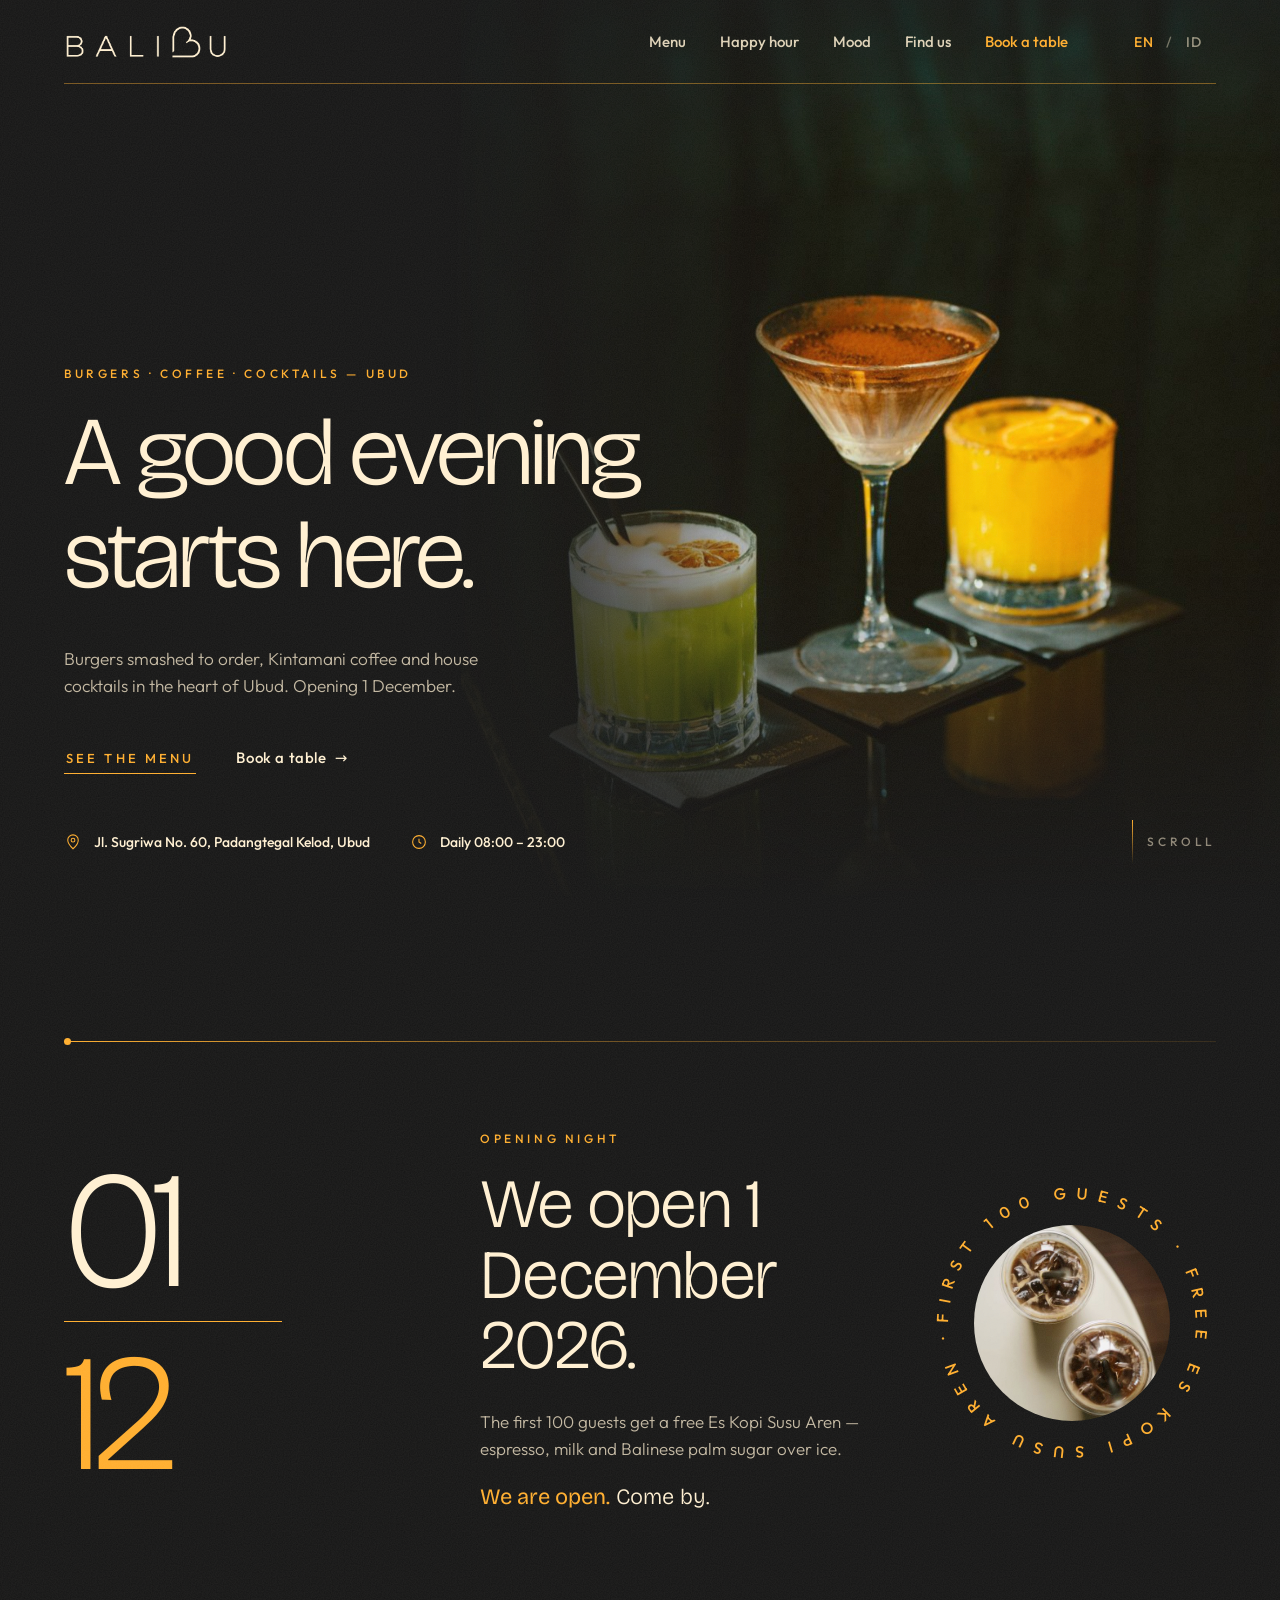
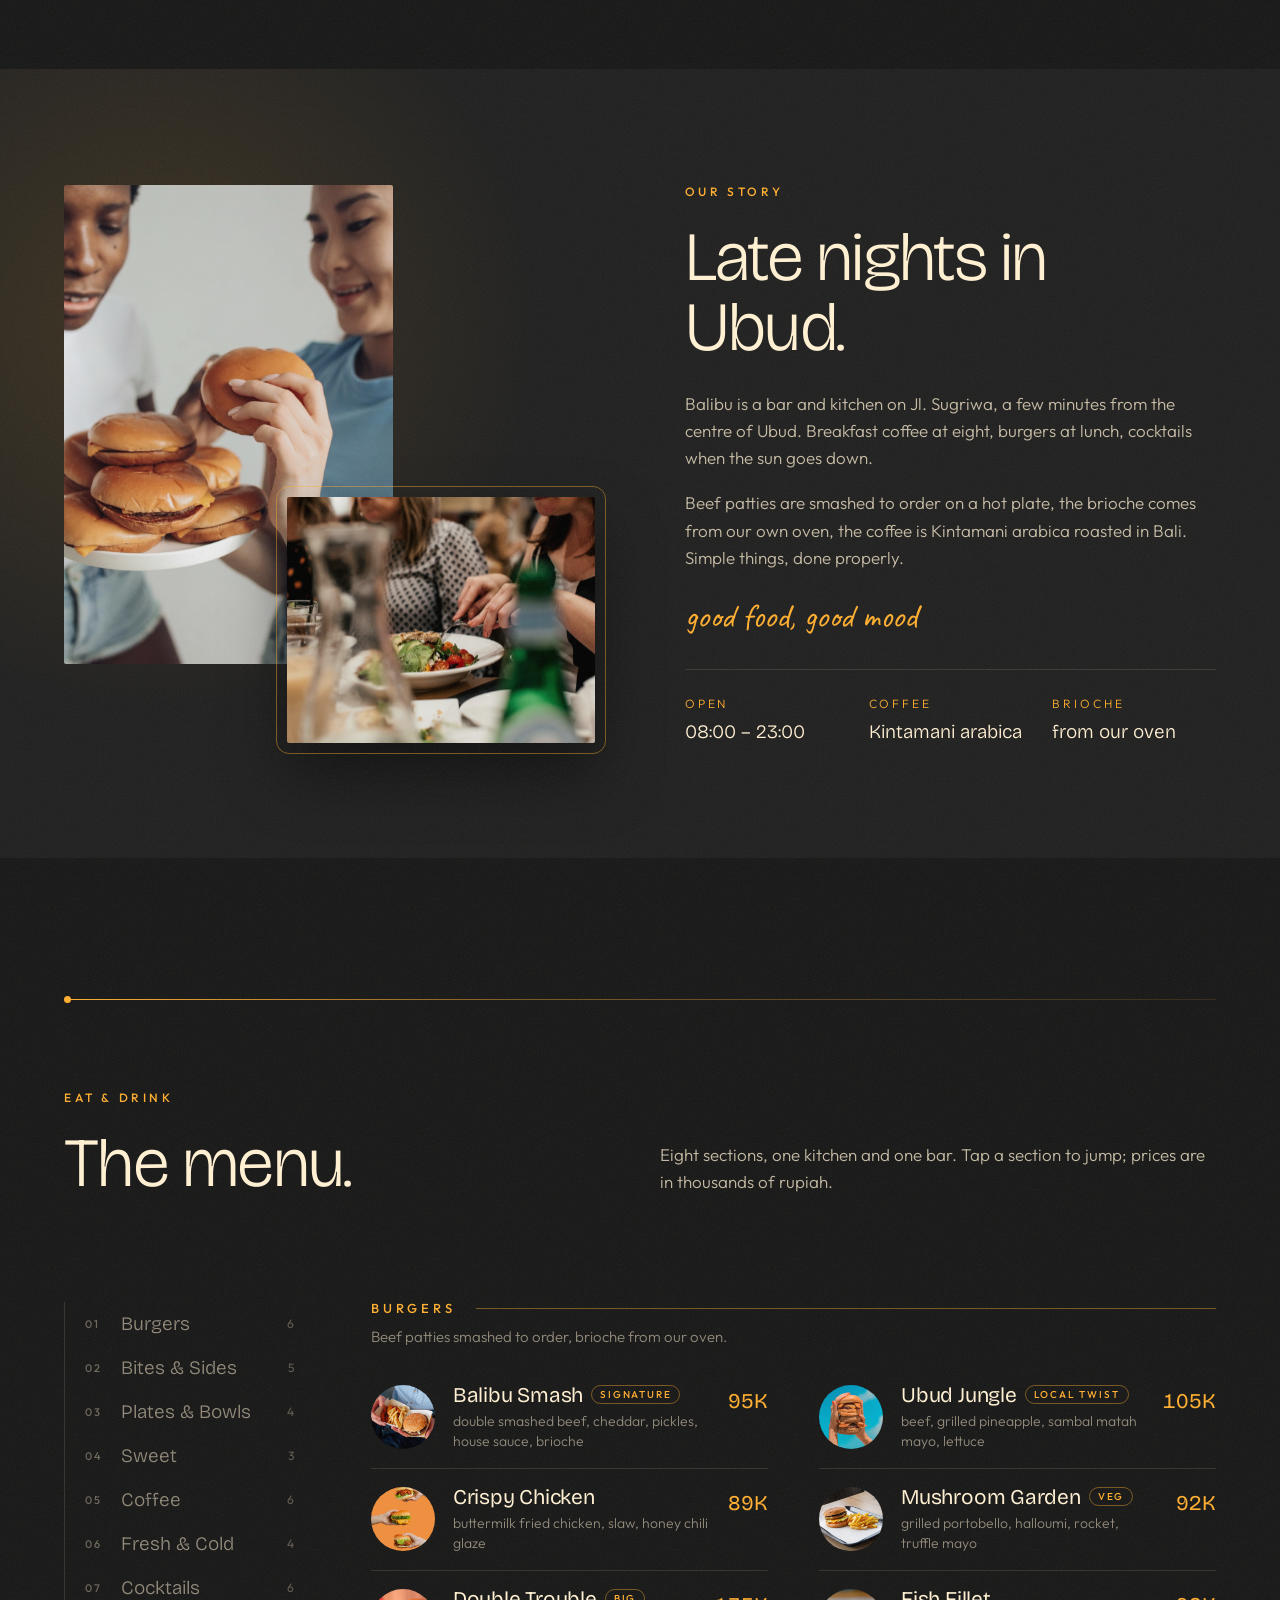
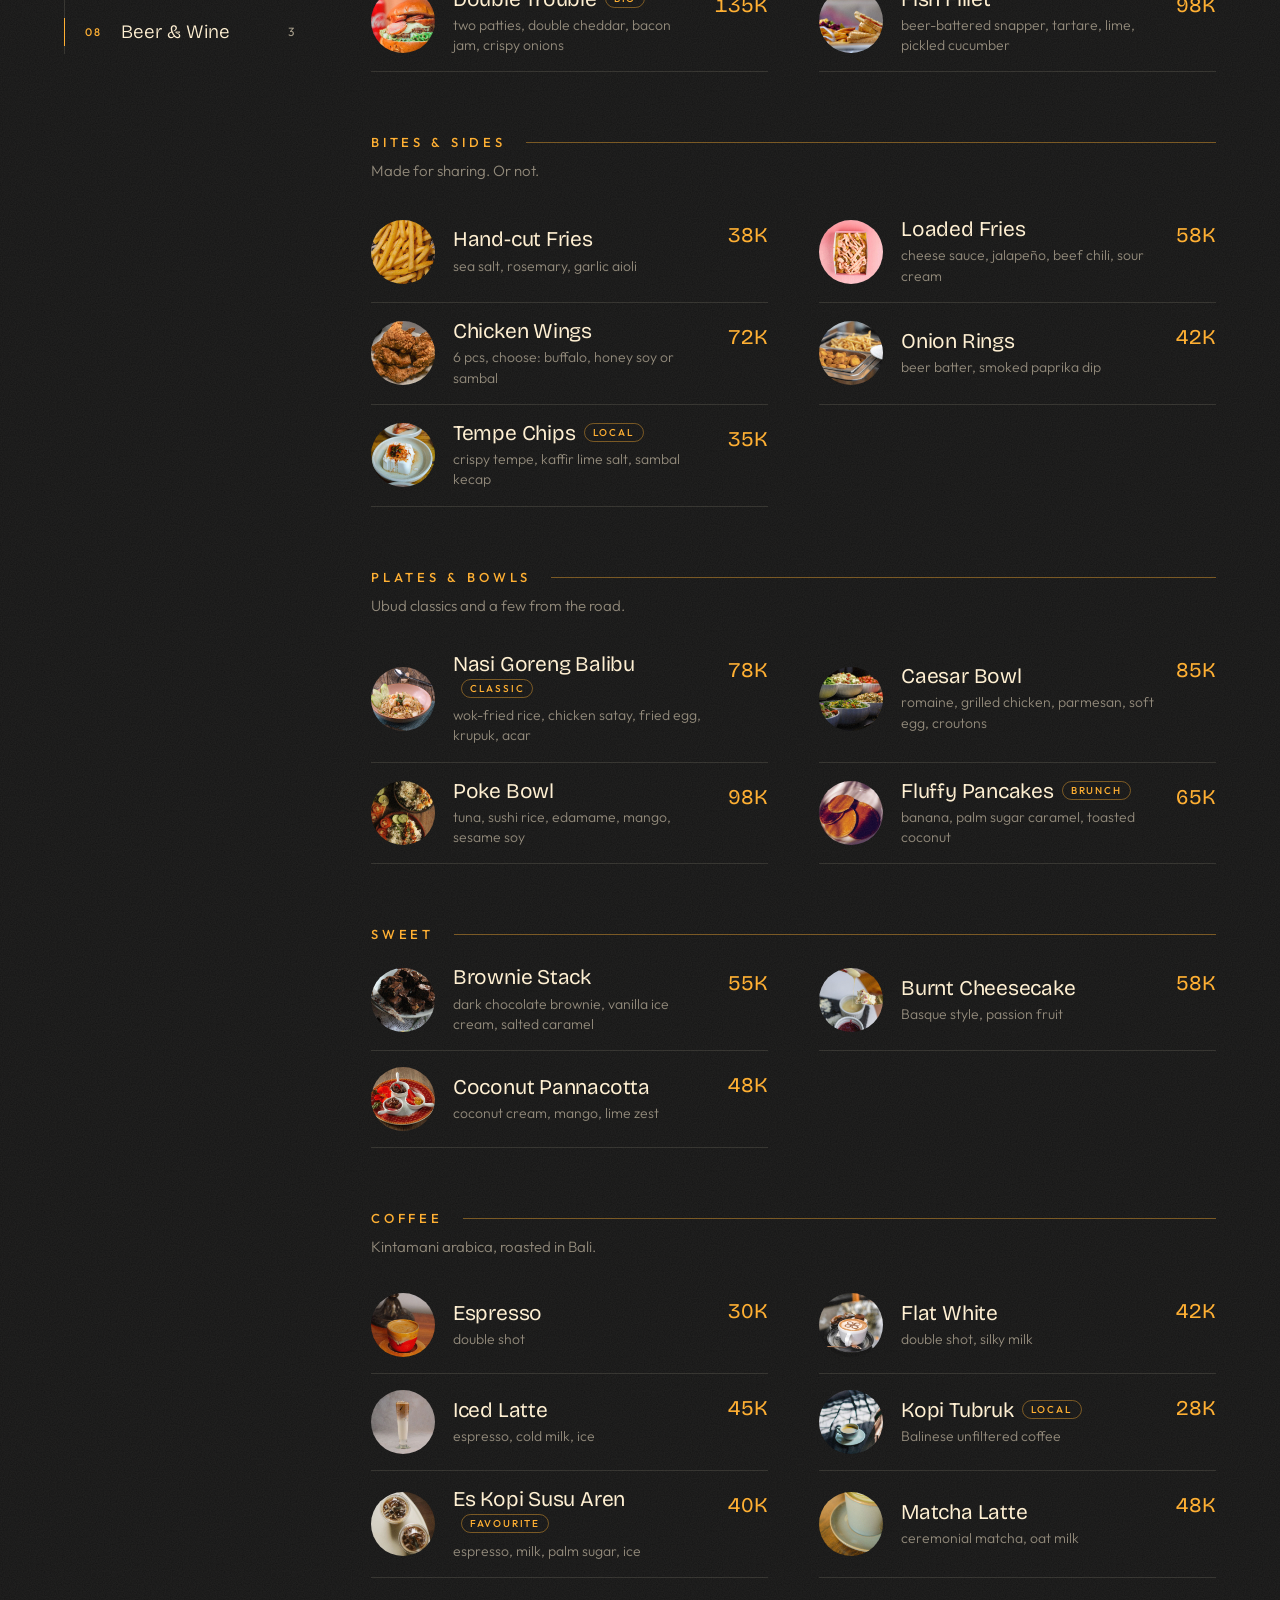
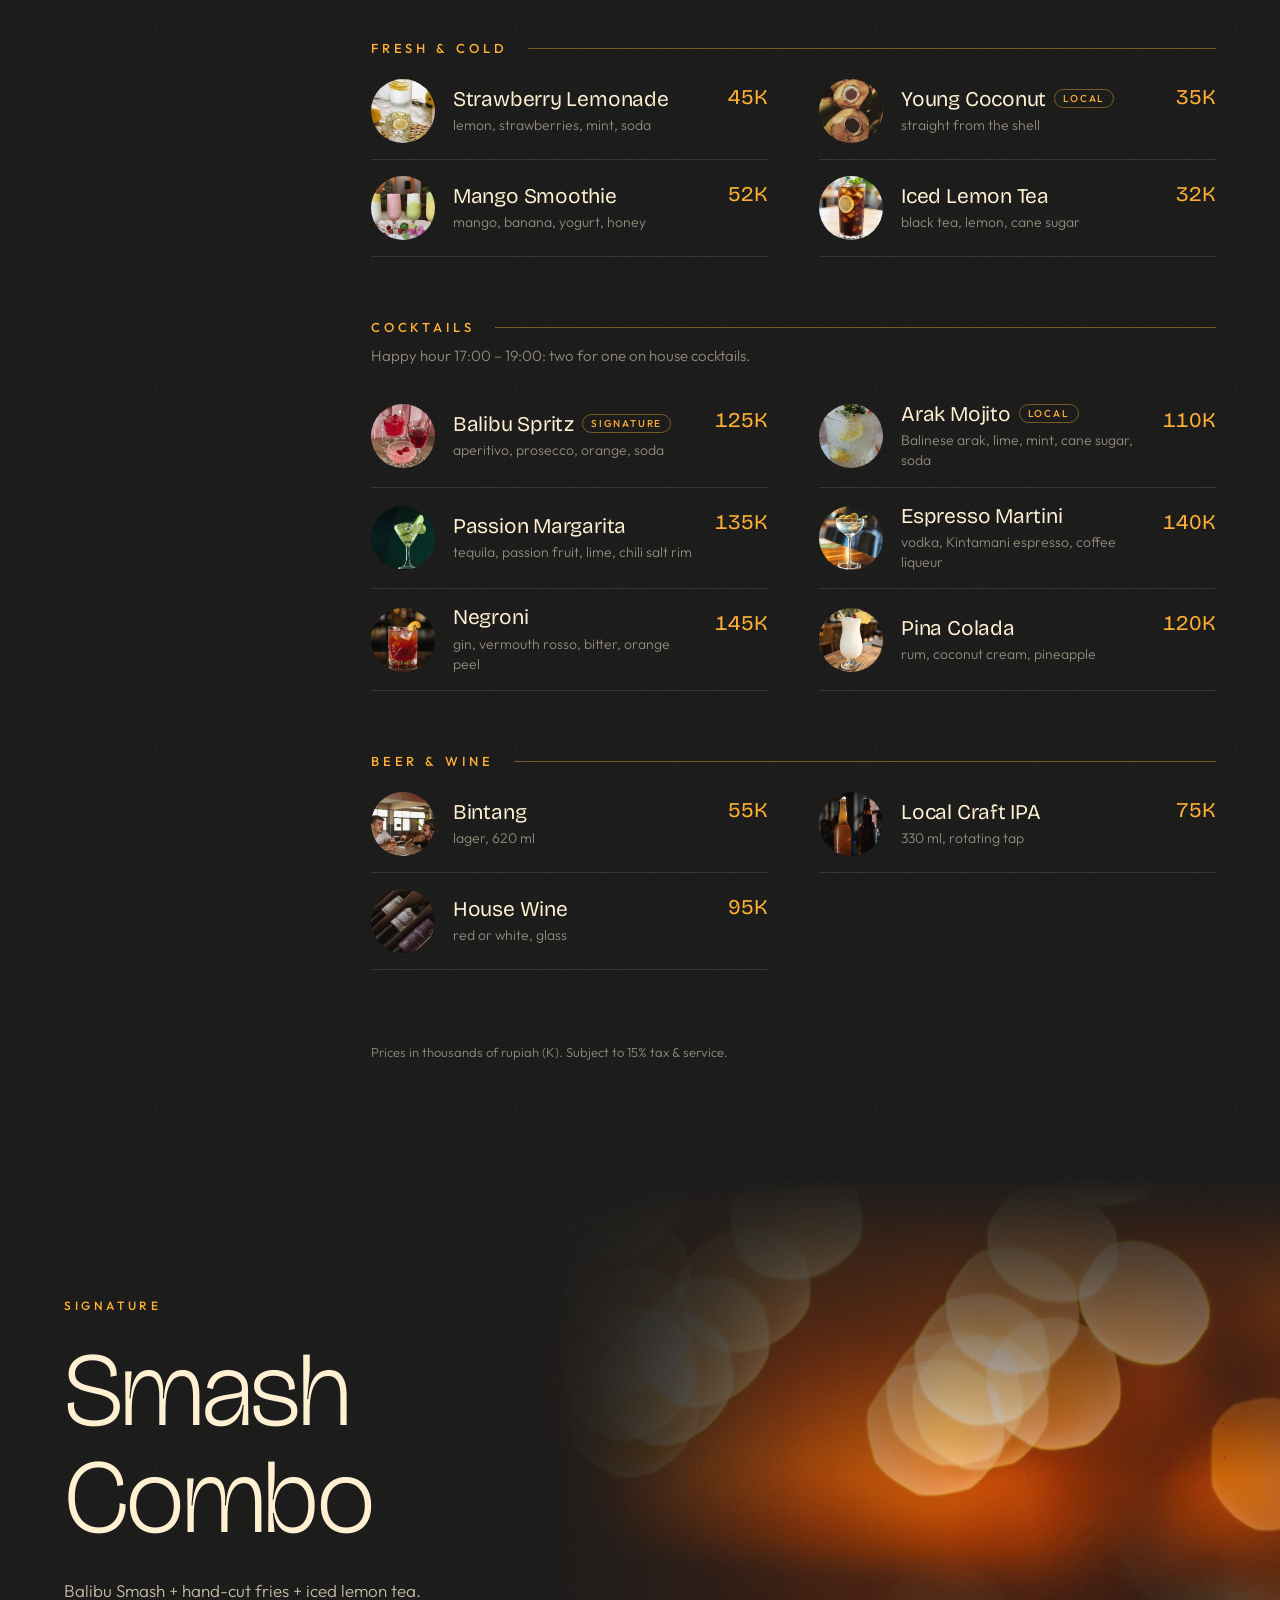
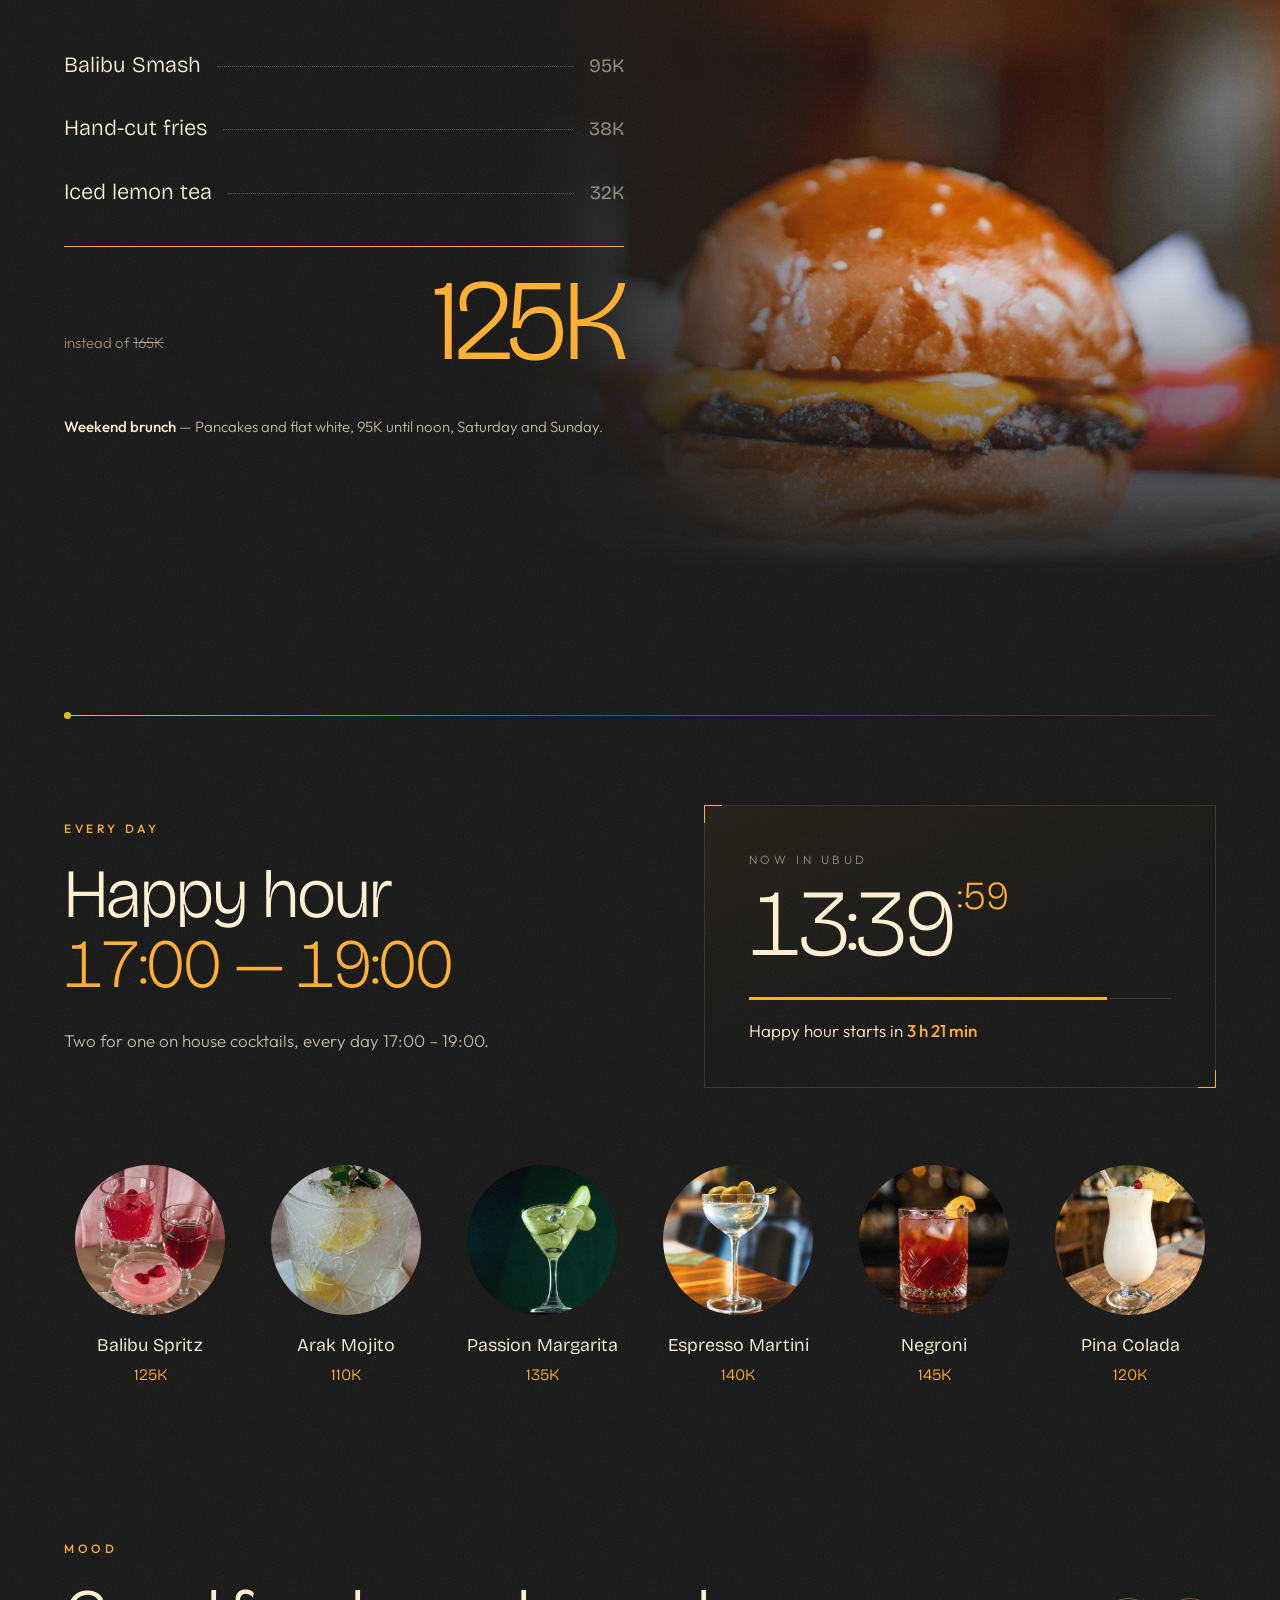
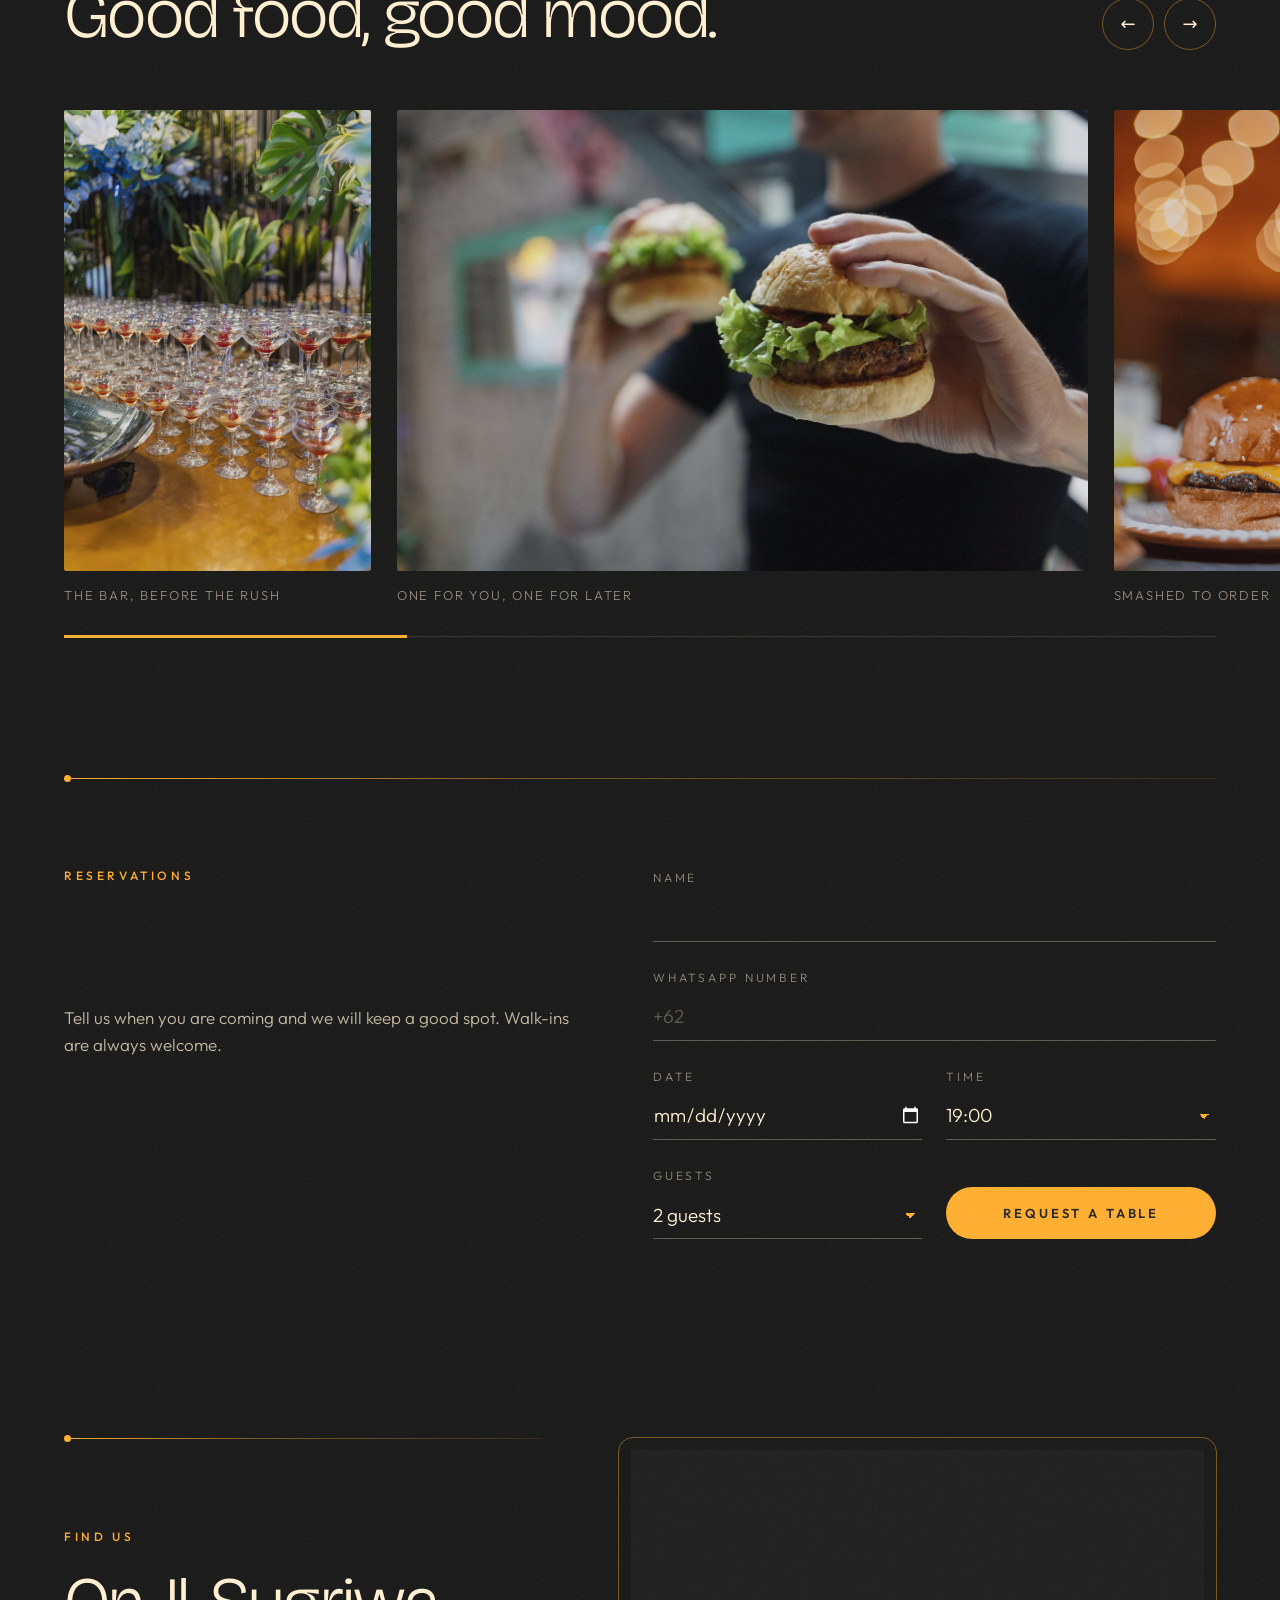
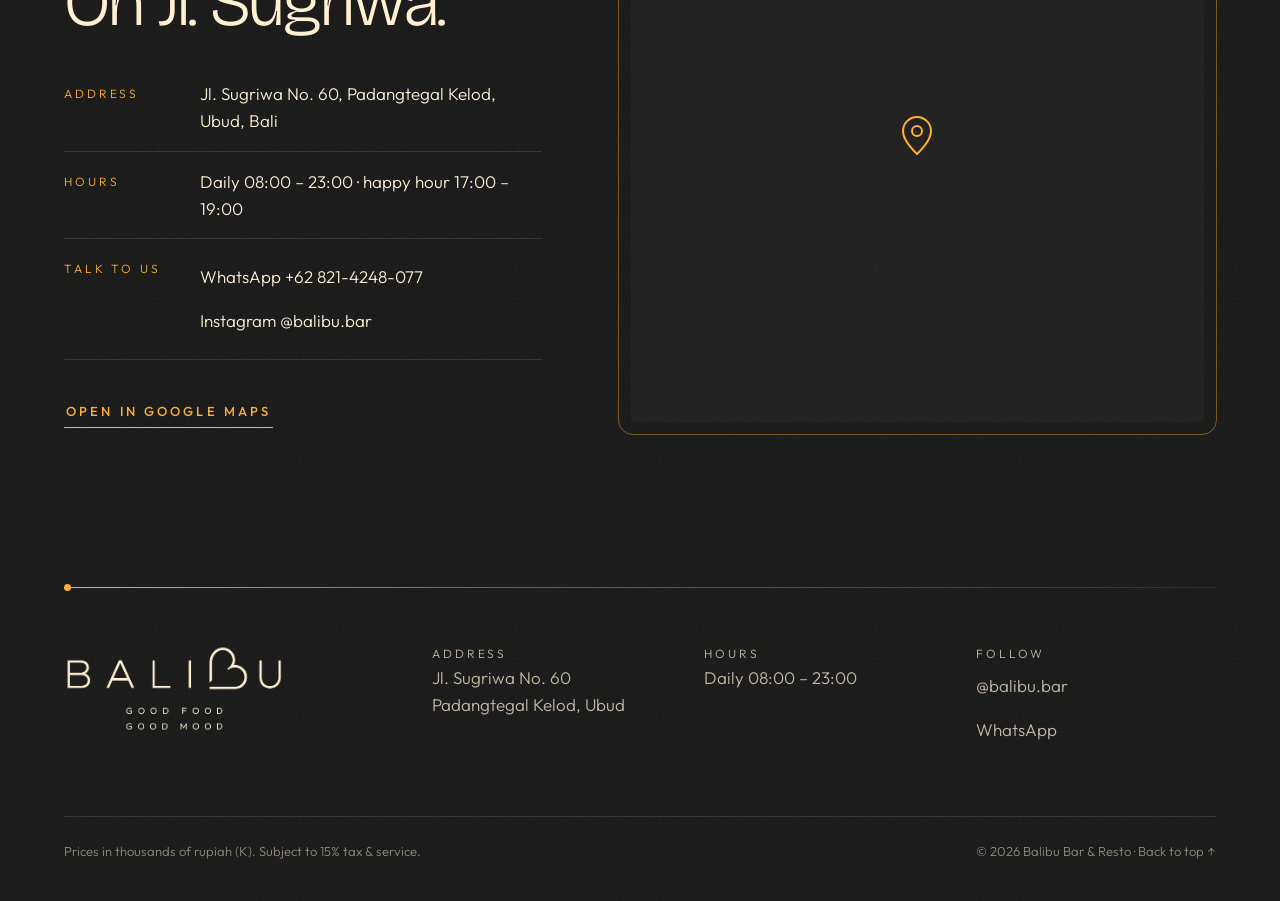
==== commit ddd4a08f: "Click-test fixes on all ten sites; replace three mismatched drink photos" ====
--- a/s02/index.html
+++ b/s02/index.html
@@ -18,23 +18,23 @@
 
 <header class="hdr" id="hdr">
   <div class="hdr__in wrap">
-    <a class="hdr__logo" href="#top" aria-label="Balibu, back to top"><img src="../shared/logo/wordmark-cream.png" alt="Balibu" width="164" height="36"></a>
-    <nav class="hdr__nav" aria-label="Main">
+    <a class="hdr__logo" href="#top" aria-label="Balibu, back to top" data-aria="logo"><img src="../shared/logo/wordmark-cream.png" alt="Balibu" width="164" height="36"></a>
+    <nav class="hdr__nav" aria-label="Main" data-aria="main">
       <a href="#menu" data-i18n="nav.menu">Menu</a>
       <a href="#happy" data-i18n="nav.happy">Happy hour</a>
       <a href="#mood" data-i18n="nav.mood">Mood</a>
       <a href="#visit" data-i18n="nav.visit">Find us</a>
       <a href="#book" class="hdr__book" data-i18n="nav.book">Book a table</a>
     </nav>
-    <div class="lang" role="group" aria-label="Language">
+    <div class="lang" role="group" aria-label="Language" data-aria="lang">
       <button type="button" data-lang="en" aria-pressed="true">EN</button><span aria-hidden="true">/</span><button type="button" data-lang="id" aria-pressed="false">ID</button>
     </div>
-    <button class="burger" type="button" aria-expanded="false" aria-controls="drawer" aria-label="Open navigation"><span></span><span></span></button>
+    <button class="burger" type="button" aria-expanded="false" aria-controls="drawer" aria-label="Open navigation" data-aria="open"><span></span><span></span></button>
   </div>
 </header>
 
 <div class="drawer" id="drawer" hidden>
-  <nav class="drawer__nav" aria-label="Mobile">
+  <nav class="drawer__nav" aria-label="Mobile" data-aria="mobile">
     <a href="#menu"><small>01</small><span data-i18n="nav.menu">Menu</span></a>
     <a href="#combo"><small>02</small><span data-i18n="nav.combo">Smash Combo</span></a>
     <a href="#happy"><small>03</small><span data-i18n="nav.happy">Happy hour</span></a>
@@ -119,7 +119,7 @@
     <p class="body rv" data-i18n="menu.lead">Eight sections, one kitchen and one bar. Tap a section to jump; prices are in thousands of rupiah.</p>
   </div>
   <div class="menu__grid">
-    <aside class="menu__index" aria-label="Menu sections"><ol id="menuIndex"></ol></aside>
+    <aside class="menu__index" aria-label="Menu sections" data-aria="menu"><ol id="menuIndex"></ol></aside>
     <div class="menu__body" id="menuBody"></div>
   </div>
   <p class="footnote" data-i18n="footnote">Prices in thousands of rupiah (K). Subject to 15% tax &amp; service.</p>
@@ -171,11 +171,11 @@
       <h2 class="h2 rv" id="mood-title" data-i18n="mood.title">Good food, good mood.</h2>
     </div>
     <div class="mood__ctl">
-      <button type="button" class="arrow" data-dir="-1" aria-label="Previous photos"><span aria-hidden="true">←</span></button>
-      <button type="button" class="arrow" data-dir="1" aria-label="Next photos"><span aria-hidden="true">→</span></button>
-    </div>
-  </div>
-  <div class="strip" id="strip" tabindex="0" aria-label="Photo strip, scroll sideways">
+      <button type="button" class="arrow" data-dir="-1" aria-label="Previous photos" data-aria="prev"><span aria-hidden="true">←</span></button>
+      <button type="button" class="arrow" data-dir="1" aria-label="Next photos" data-aria="next"><span aria-hidden="true">→</span></button>
+    </div>
+  </div>
+  <div class="strip" id="strip" tabindex="0" aria-label="Photo strip, scroll sideways" data-aria="strip">
     <figure class="shot shot--t"><img src="../shared/img/hero-party.jpg" alt="Rows of coupe glasses with cherries on a bar" width="1067" height="1600" loading="lazy"><figcaption data-i18n="mood.c1">The bar, before the rush</figcaption></figure>
     <figure class="shot shot--w"><img src="../shared/img/hero-friends.jpg" alt="A guest holding two burgers" width="1400" height="935" loading="lazy"><figcaption data-i18n="mood.c2">One for you, one for later</figcaption></figure>
     <figure class="shot shot--t"><img src="../shared/img/night-burger.jpg" alt="A cheeseburger under warm evening lights" width="1067" height="1600" loading="lazy"><figcaption data-i18n="mood.c3">Smashed to order</figcaption></figure>
@@ -230,7 +230,7 @@
       <a class="btn-line rv" href="https://www.google.com/maps?q=Jl.+Sugriwa+No.+60,+Padangtegal+Kelod,+Ubud" target="_blank" rel="noopener" data-i18n="visit.route">Open in Google Maps</a>
     </div>
     <div class="map rv">
-      <iframe title="Map: Balibu, Jl. Sugriwa No. 60, Ubud" src="https://www.google.com/maps?q=Jl.+Sugriwa+No.+60,+Padangtegal+Kelod,+Ubud&amp;output=embed" loading="lazy" referrerpolicy="no-referrer-when-downgrade"></iframe>
+      <iframe tabindex="-1" title="Map: Balibu, Jl. Sugriwa No. 60, Ubud" src="https://www.google.com/maps?q=Jl.+Sugriwa+No.+60,+Padangtegal+Kelod,+Ubud&amp;output=embed" loading="lazy" referrerpolicy="no-referrer-when-downgrade"></iframe>
     </div>
   </div>
 </section>
--- a/s02/style.css
+++ b/s02/style.css
@@ -43,7 +43,7 @@
 .hdr{position:fixed;top:0;left:0;right:0;z-index:50;transition:background .4s,backdrop-filter .4s}
 .hdr__in{display:flex;align-items:center;gap:40px;height:var(--hdr);position:relative}
 .hdr__in::after{content:"";position:absolute;left:var(--pad);right:var(--pad);bottom:0;height:1px;background:var(--line);transform-origin:left;animation:draw 1.6s .4s var(--ease) both}
-.hdr.is-scrolled{background:rgba(22,22,22,.84);-webkit-backdrop-filter:blur(14px);backdrop-filter:blur(14px)}
+.hdr.is-scrolled{background:var(--ink);-webkit-backdrop-filter:blur(14px);backdrop-filter:blur(14px)}
 .hdr__logo{display:flex;align-items:center;min-height:44px}
 .hdr__logo img{height:36px;width:auto}
 .hdr__nav{display:flex;gap:6px;margin-left:auto}
@@ -169,7 +169,7 @@
   .item:hover .item__ph{transform:scale(1.12);box-shadow:0 0 0 1px var(--yellow),0 0 0 6px rgba(255,174,46,.12)}
   .item:hover .item__name{color:var(--bright)}
 }
-.peek{position:fixed;left:0;top:0;width:240px;height:240px;border-radius:50%;overflow:hidden;pointer-events:none;z-index:40;opacity:0;transform:translate(-50%,-50%) scale(.6);transition:opacity .35s,transform .45s var(--ease);box-shadow:0 30px 80px rgba(0,0,0,.6);outline:1px solid var(--line);outline-offset:8px}
+.peek{position:fixed;left:0;top:0;width:220px;height:220px;border-radius:50%;overflow:hidden;pointer-events:none;z-index:40;opacity:0;transform:translate(-50%,-50%) scale(.6);transition:opacity .35s,transform .45s var(--ease);box-shadow:0 30px 80px rgba(0,0,0,.6);outline:1px solid var(--line);outline-offset:8px}
 .peek img{width:100%;height:100%;object-fit:cover}
 .peek.on{opacity:1}
 
@@ -239,14 +239,17 @@
 .field input,.field select{appearance:none;-webkit-appearance:none;min-height:48px;padding:8px 0;background:transparent;border:0;border-bottom:1px solid rgba(255,240,210,.3);border-radius:0;color:var(--cream);font:300 19px var(--font-text);color-scheme:dark;transition:border-color .3s}
 .field select{background-image:linear-gradient(45deg,transparent 50%,var(--yellow) 50%),linear-gradient(135deg,var(--yellow) 50%,transparent 50%);background-position:calc(100% - 12px) 22px,calc(100% - 7px) 22px;background-size:5px 5px;background-repeat:no-repeat;cursor:pointer}
 .field select option{background:var(--ink);color:var(--cream)}
-.field input:focus,.field select:focus{outline:0;border-bottom-color:var(--yellow)}
+.field input:focus,.field select:focus,.field input:focus-within{outline:0;border-bottom-color:var(--yellow);box-shadow:0 1px 0 var(--yellow)}
+.field input::-webkit-calendar-picker-indicator:focus-visible{outline:1px solid var(--yellow);outline-offset:2px}
+.field .form__err{margin-top:2px;min-height:0}
+.field .form__err:empty{display:none}
 .field input::placeholder{color:rgba(255,240,210,.3)}
 .field input[aria-invalid="true"]{border-bottom-color:var(--red)}
 .field--btn{justify-content:flex-end}
 .form__err{grid-column:1/-1;margin:0;min-height:1.4em;color:var(--bright);font-size:14px}
 .done{border:1px solid var(--line);padding:clamp(28px,3.4vw,48px);animation:fadeUp .8s var(--ease) both}
 .done:focus{outline:0}
-.done__title{font-family:var(--font-display);font-weight:300;font-size:clamp(26px,2.6vw,36px);line-height:1.2;margin:0 0 18px}
+.done__title{overflow-wrap:anywhere;font-family:var(--font-display);font-weight:300;font-size:clamp(26px,2.6vw,36px);line-height:1.2;margin:0 0 18px}
 .done__row{display:flex;flex-wrap:wrap;gap:12px 32px;align-items:center;margin-top:10px}
 
 /* visit */
@@ -256,7 +259,7 @@
 .info div{display:grid;grid-template-columns:120px 1fr;gap:16px;padding:16px 0;border-bottom:1px solid var(--line-soft)}
 .info dt{font-size:12px;letter-spacing:.24em;text-transform:uppercase;color:var(--yellow);padding-top:4px}
 .info dd{margin:0;color:var(--cream)}
-.info a{text-decoration:none;display:inline-block;padding:4px 0;border-bottom:1px solid transparent;transition:border-color .3s,color .3s}
+.info a{text-decoration:none;display:inline-flex;align-items:center;min-height:44px;padding:4px 0;border-bottom:1px solid transparent;transition:border-color .3s,color .3s}
 .info a:hover{color:var(--yellow);border-bottom-color:var(--yellow)}
 .map{position:relative;min-height:460px;border-radius:2px;overflow:hidden;outline:1px solid var(--line);outline-offset:12px;margin:12px}
 .map{background:var(--ink-2) url("data:image/svg+xml,%3Csvg xmlns='http://www.w3.org/2000/svg' width='48' height='48' viewBox='0 0 24 24' fill='none' stroke='%23FFAE2E' stroke-width='1'%3E%3Cpath d='M12 21s-7-6.2-7-11.5A7 7 0 0 1 19 9.5C19 14.8 12 21 12 21z'/%3E%3Ccircle cx='12' cy='9.5' r='2.5'/%3E%3C/svg%3E") center/48px no-repeat}
@@ -269,7 +272,7 @@
 .foot__brand img{width:220px;height:auto}
 .foot__k{font-size:12px;letter-spacing:.24em;text-transform:uppercase;color:var(--yellow);margin:0 0 10px}
 .foot__grid p{margin:0;color:var(--txt)}
-.foot__grid a{text-decoration:none;display:inline-block;min-height:32px}
+.foot__grid a,.foot__base a{text-decoration:none;display:inline-flex;align-items:center;min-height:44px}
 .foot__grid a:hover,.foot__base a:hover{color:var(--yellow)}
 .foot__base{display:flex;flex-wrap:wrap;justify-content:space-between;gap:12px 32px;margin-top:64px;padding-top:24px;border-top:1px solid var(--line-soft);font-size:13px;color:var(--txt-dim)}
 .foot__base p{margin:0}
@@ -291,7 +294,8 @@
   .hdr__logo img{height:30px}
   .hero{justify-content:flex-end}
   .hero__media{width:100%;height:72%;bottom:auto}
-  .hero__fade{background:linear-gradient(0deg,var(--ink) 30%,rgba(22,22,22,.75) 44%,rgba(22,22,22,0) 70%),linear-gradient(180deg,rgba(22,22,22,.75) 0%,rgba(22,22,22,0) 22%)}
+  .hero__eyebrow{text-shadow:0 0 14px var(--ink),0 1px 3px var(--ink)}
+  .hero__fade{background:linear-gradient(0deg,var(--ink) 38%,rgba(22,22,22,.9) 54%,rgba(22,22,22,0) 78%),linear-gradient(180deg,rgba(22,22,22,.75) 0%,rgba(22,22,22,0) 22%)}
   .hero__body{padding-bottom:28px}
   .hero__meta{flex-direction:column;align-items:flex-start;gap:10px}
   .scrollcue{display:none}
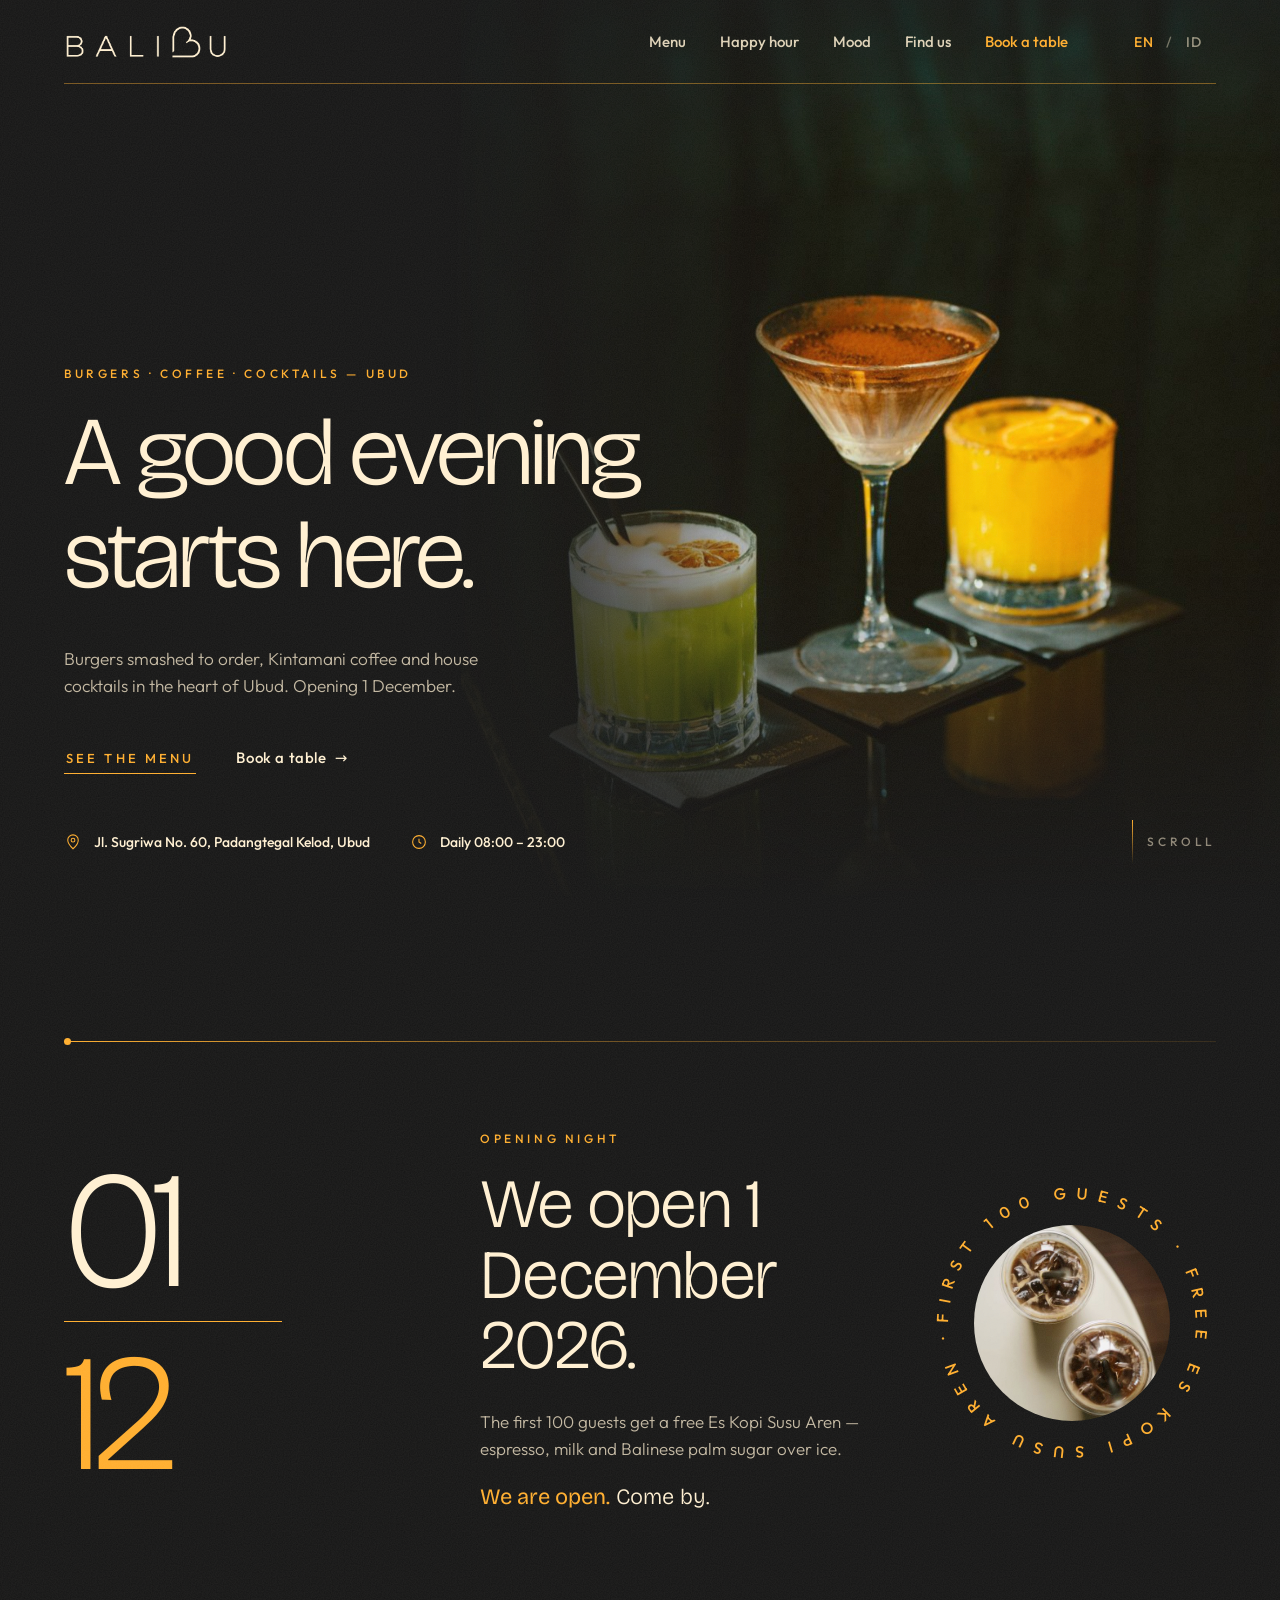
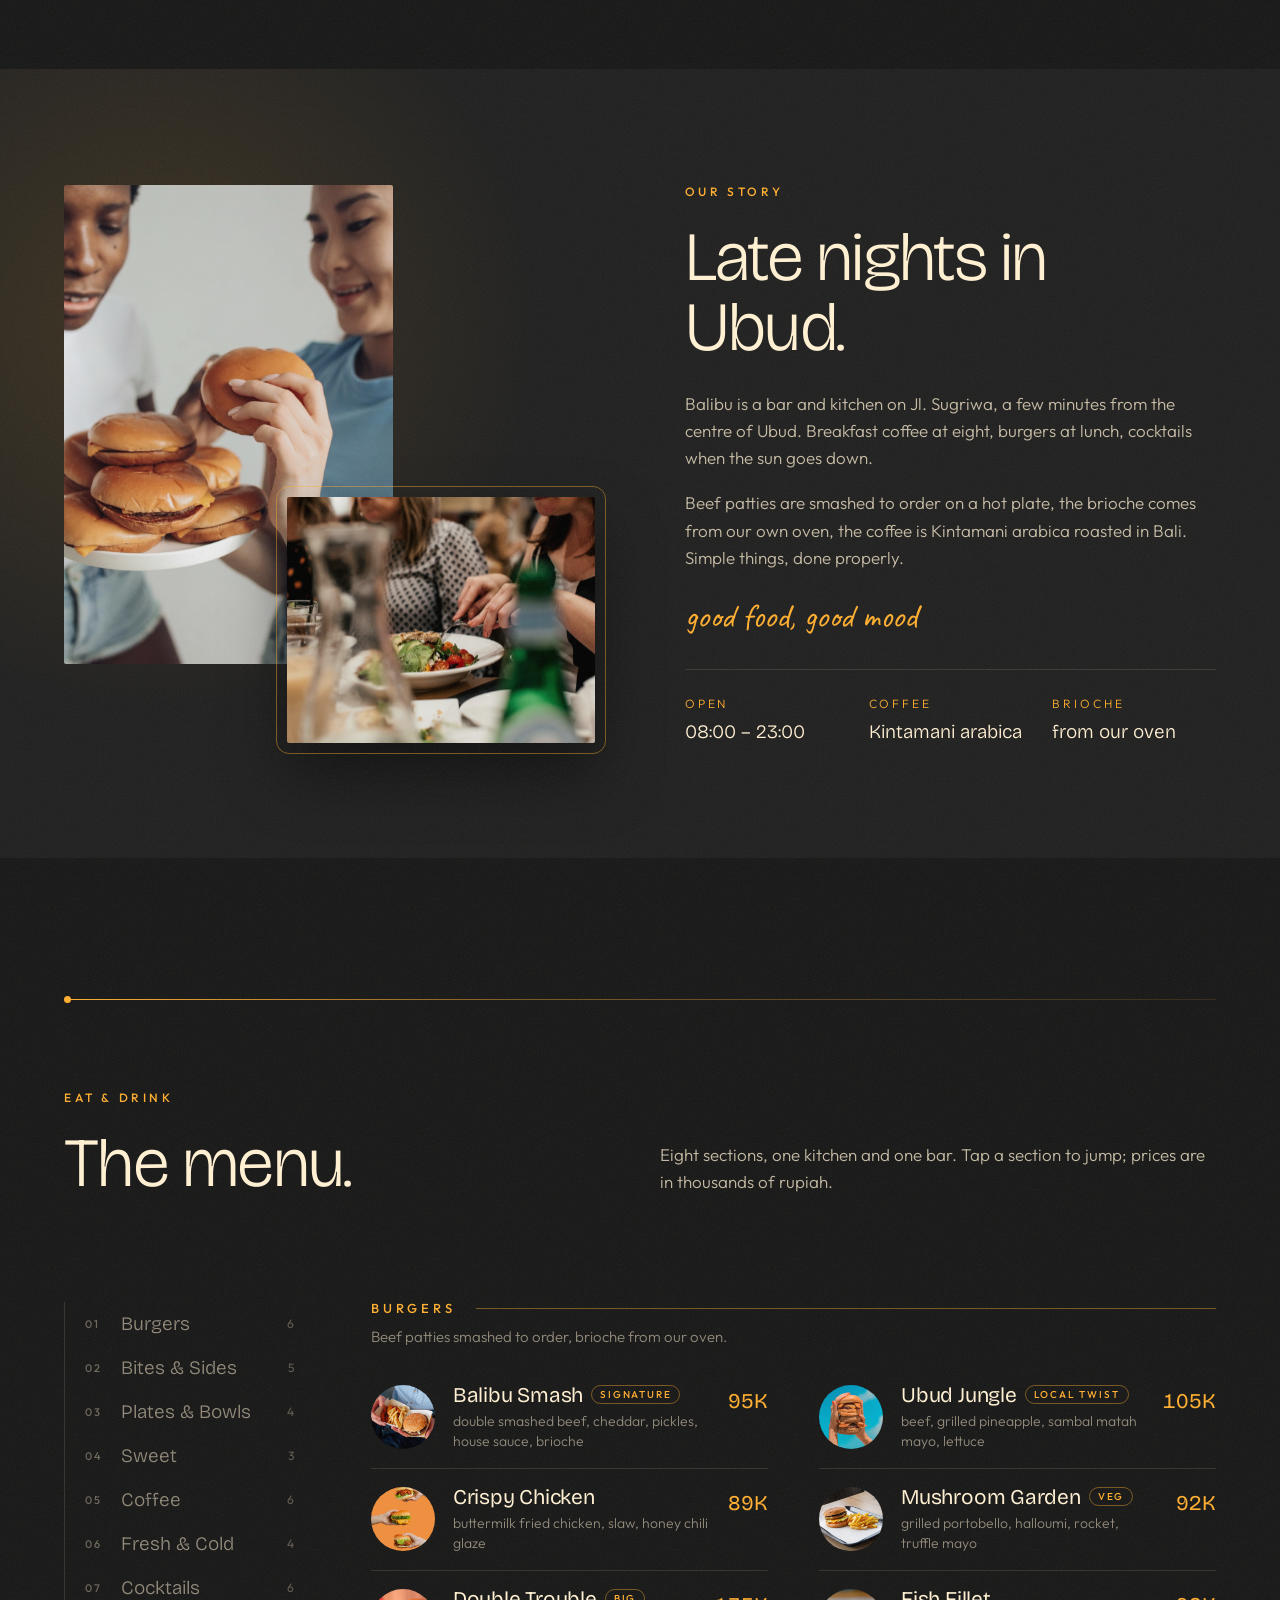
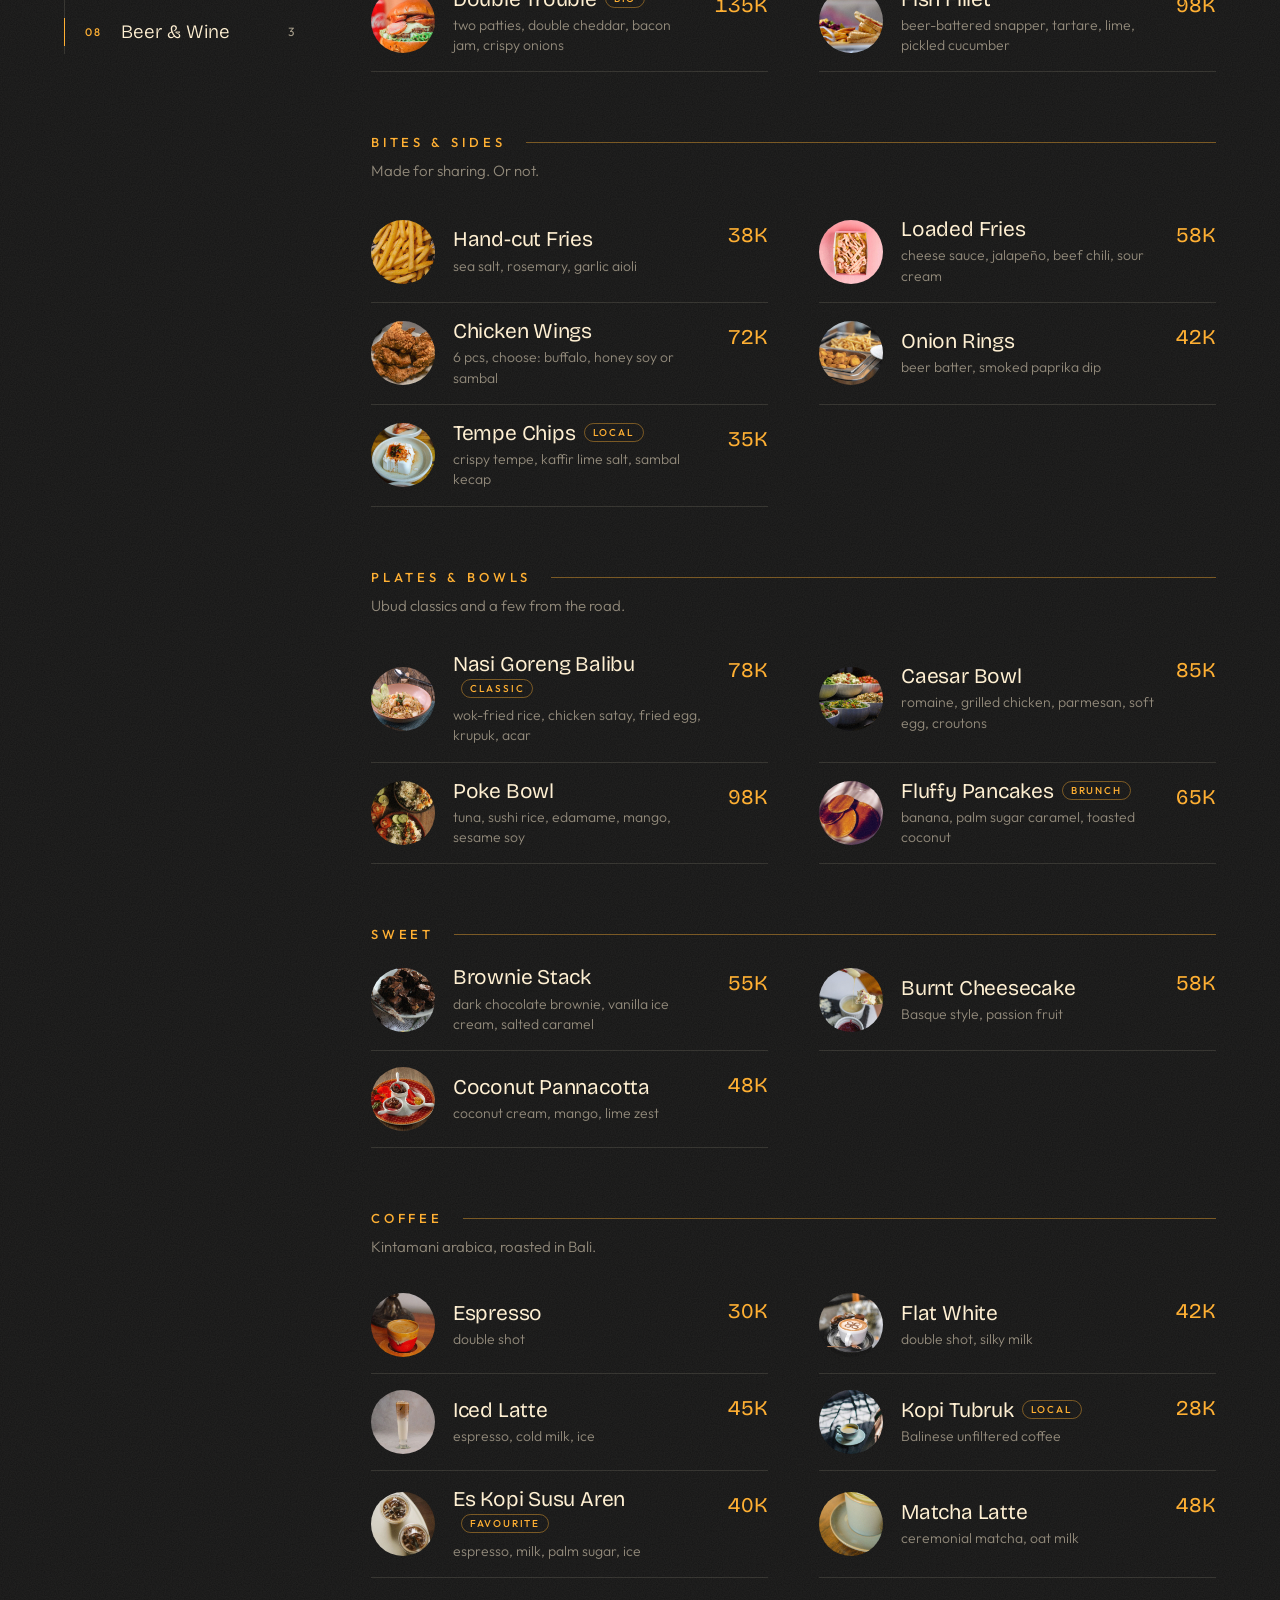
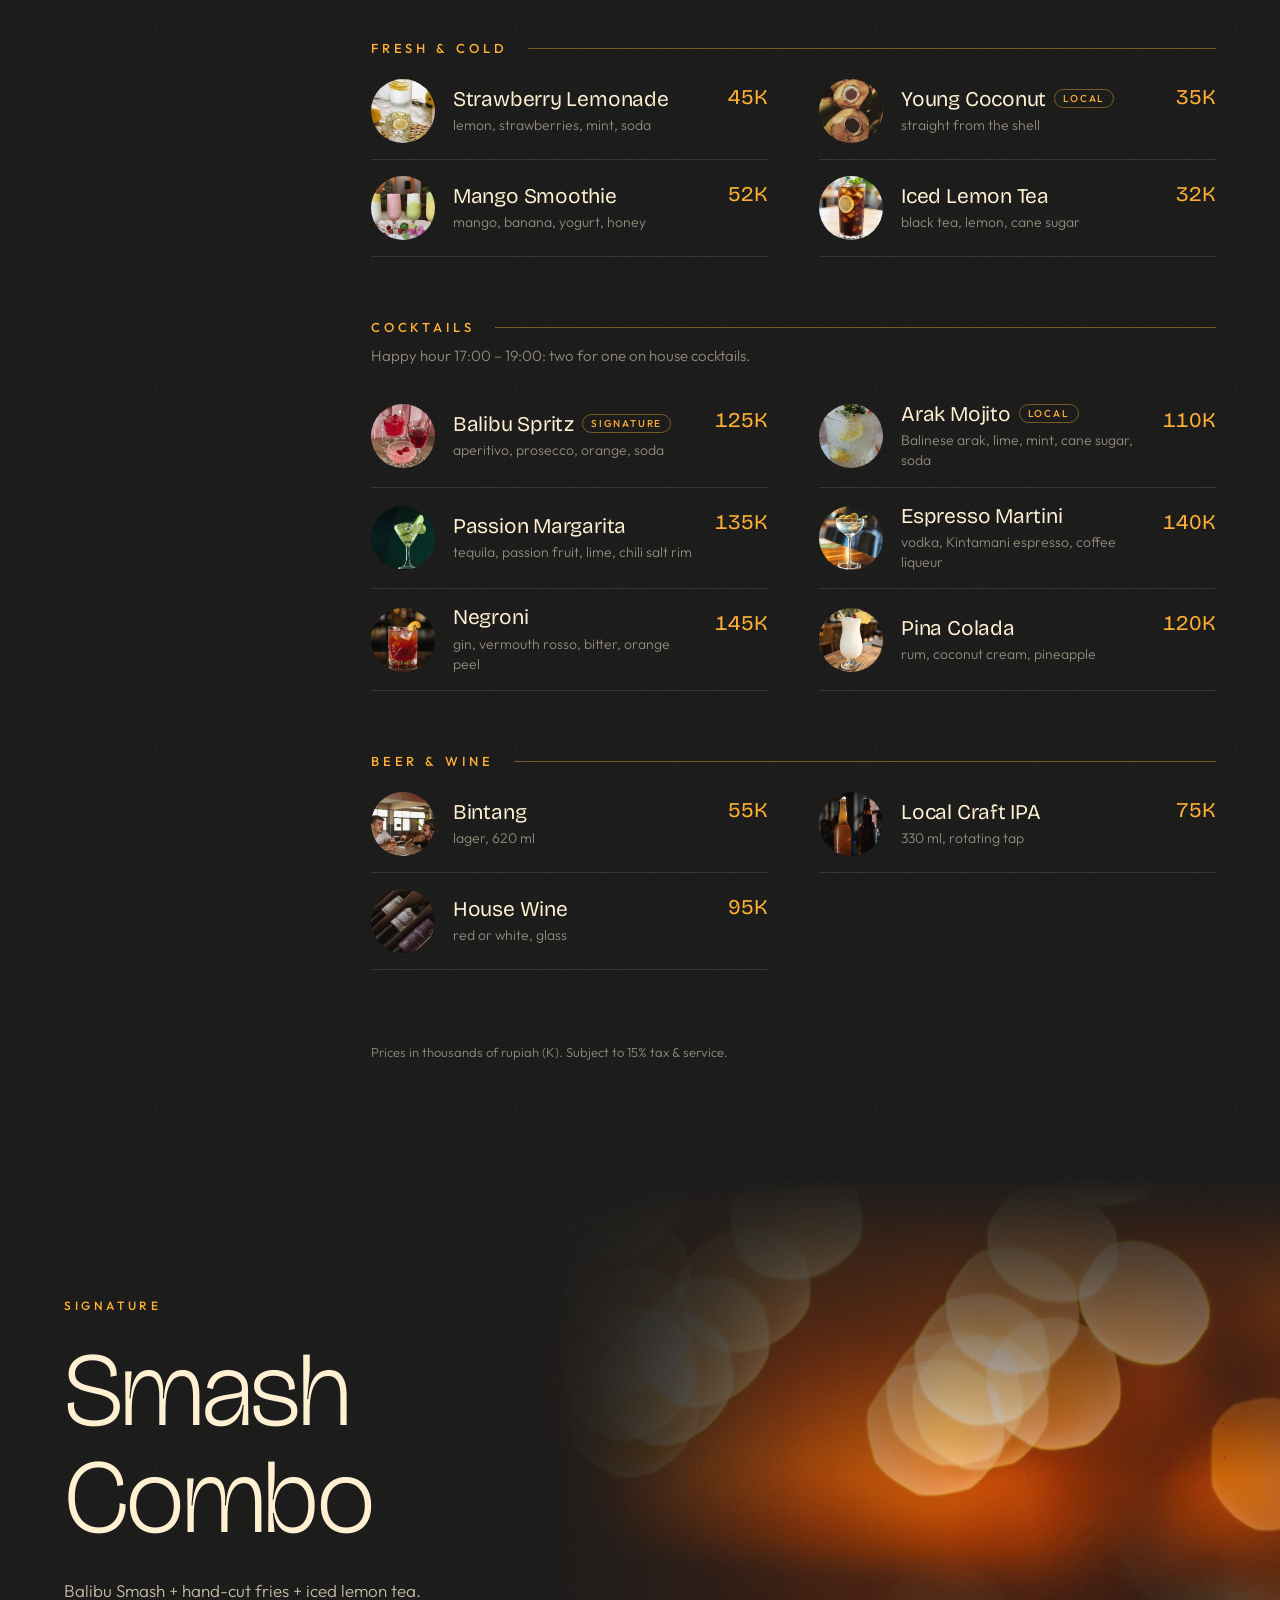
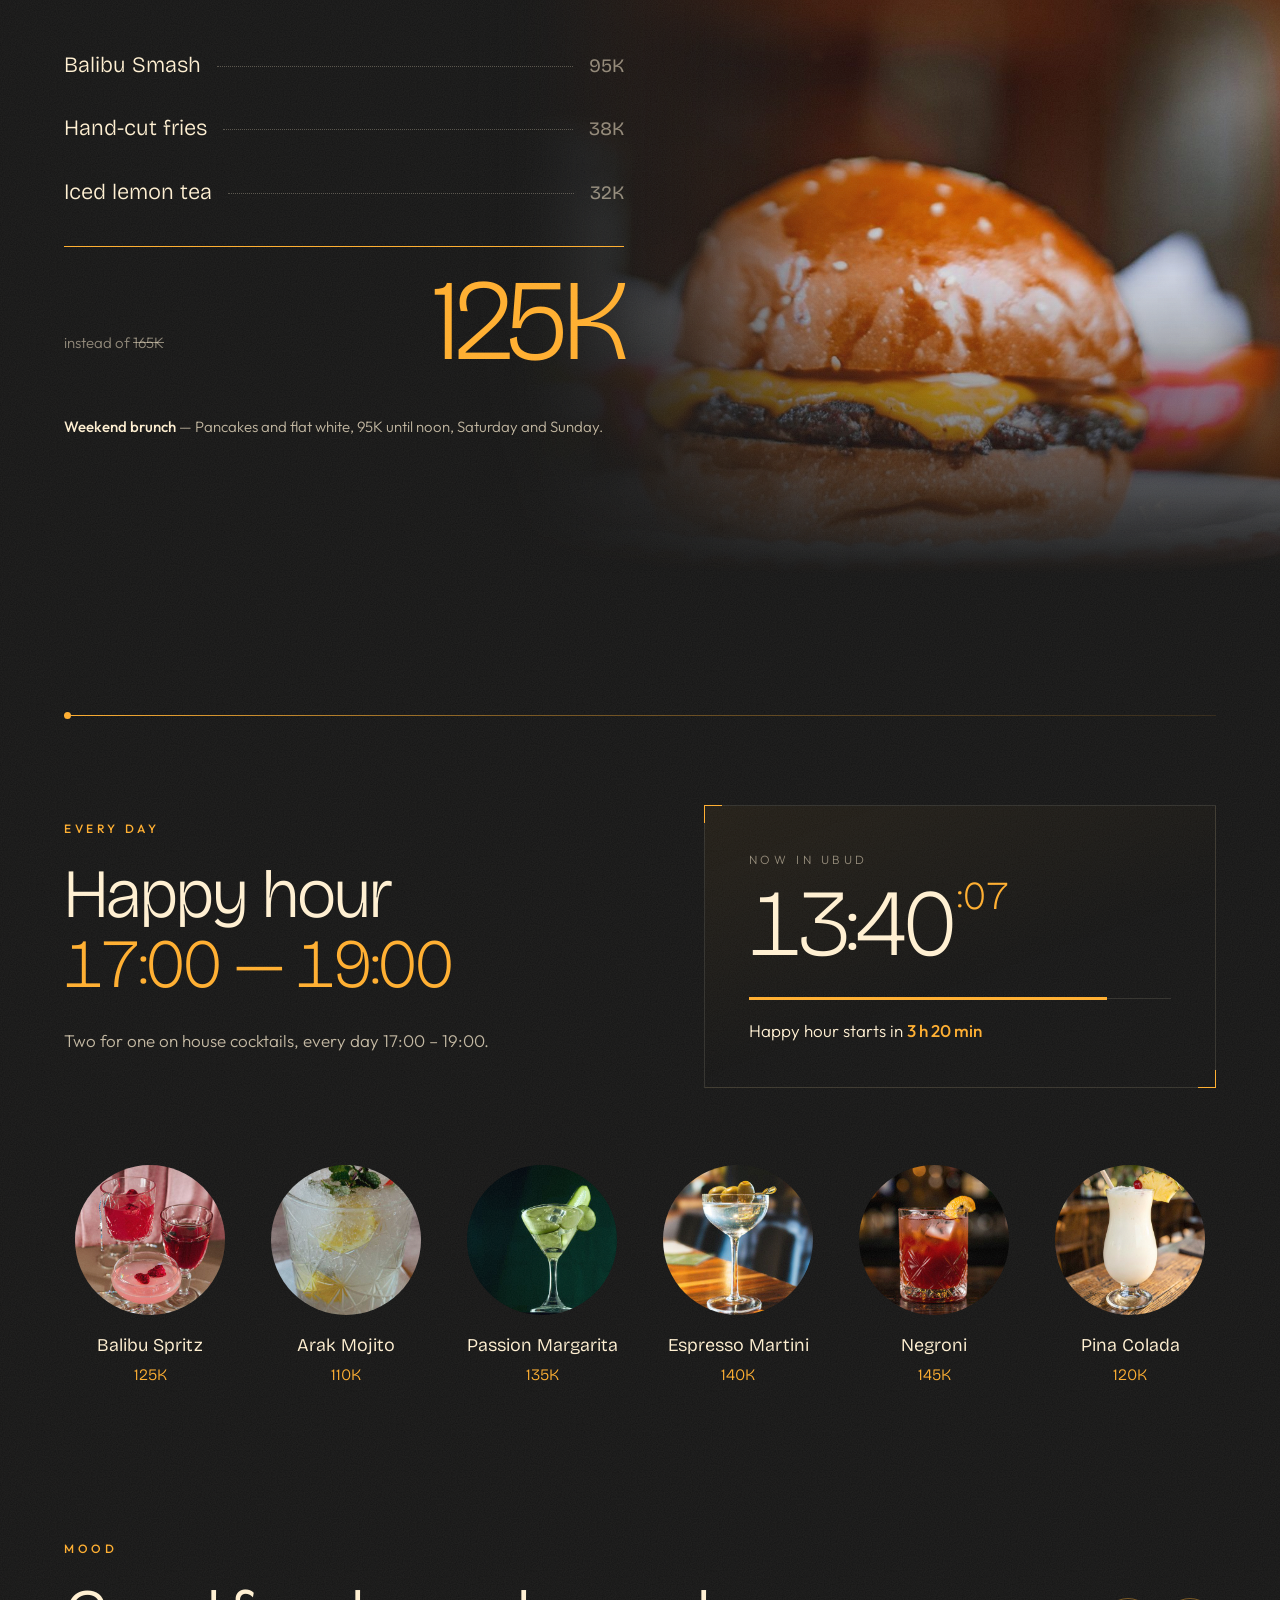
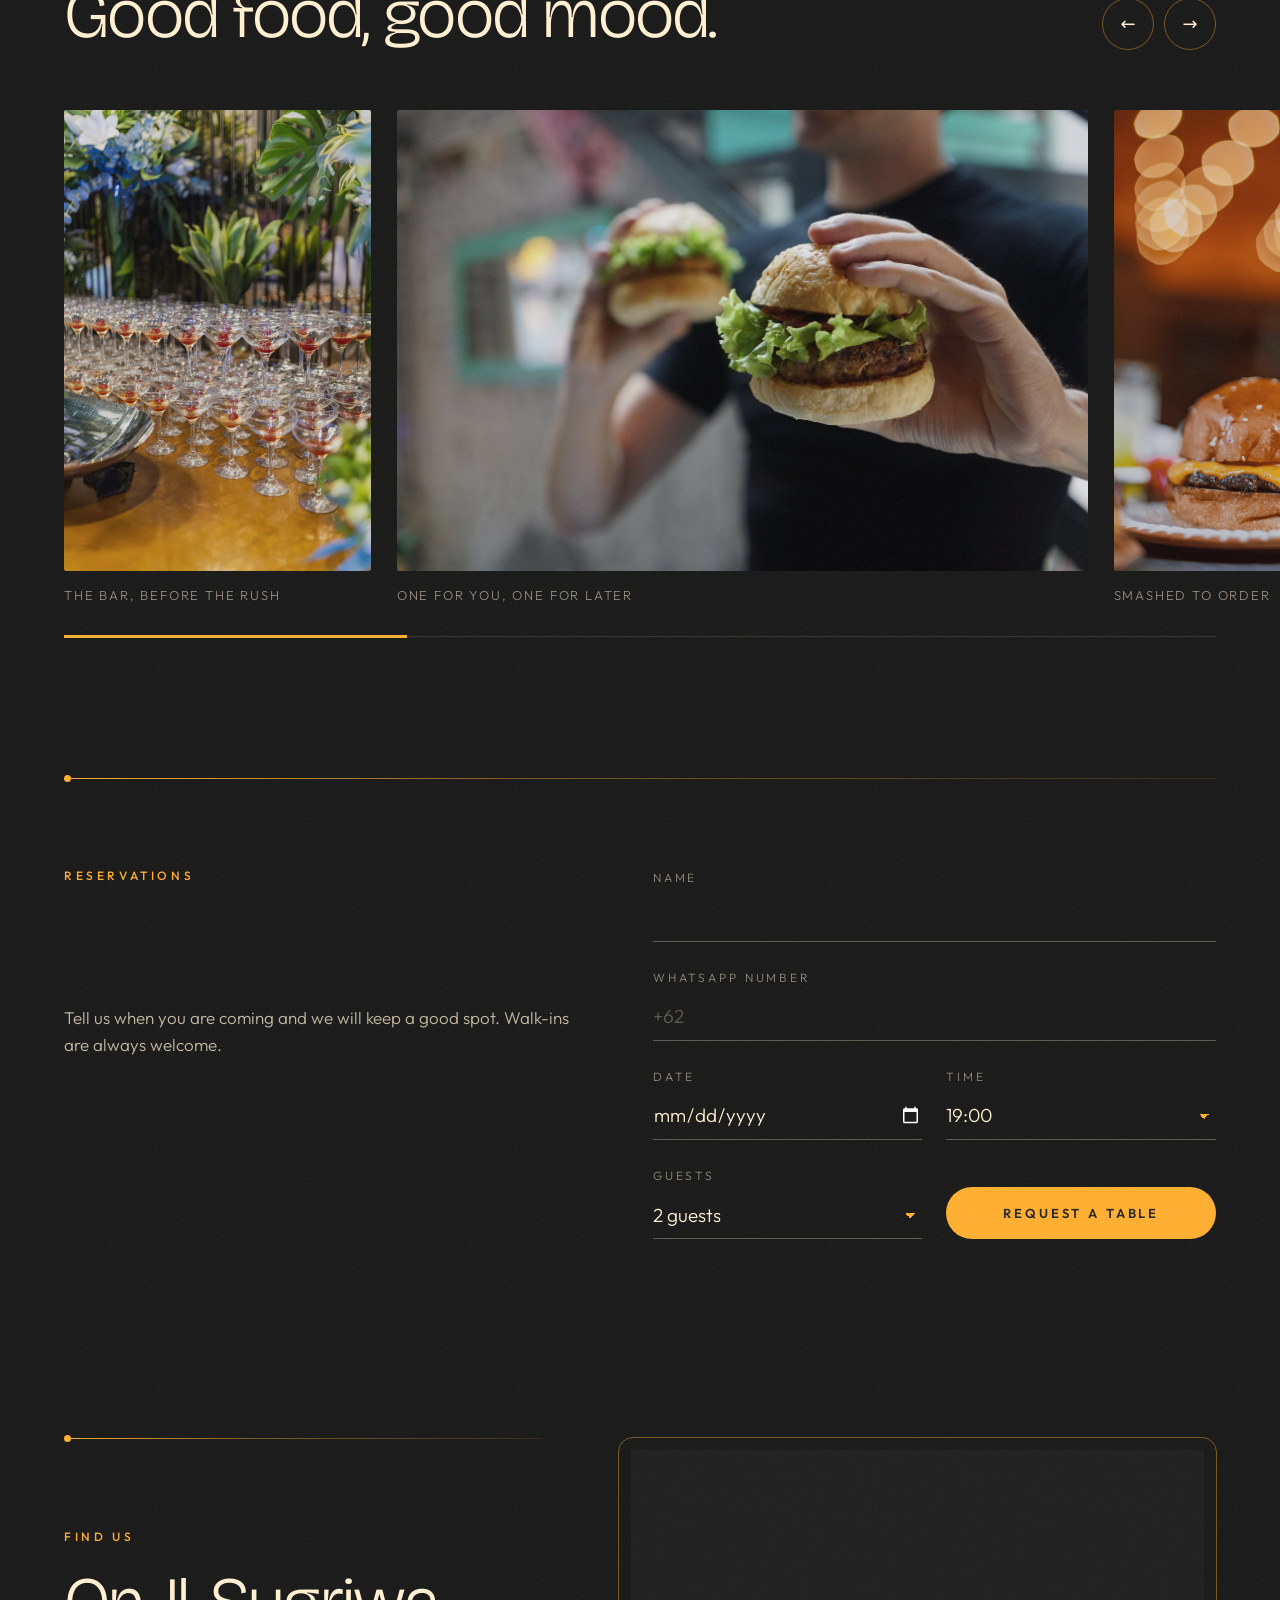
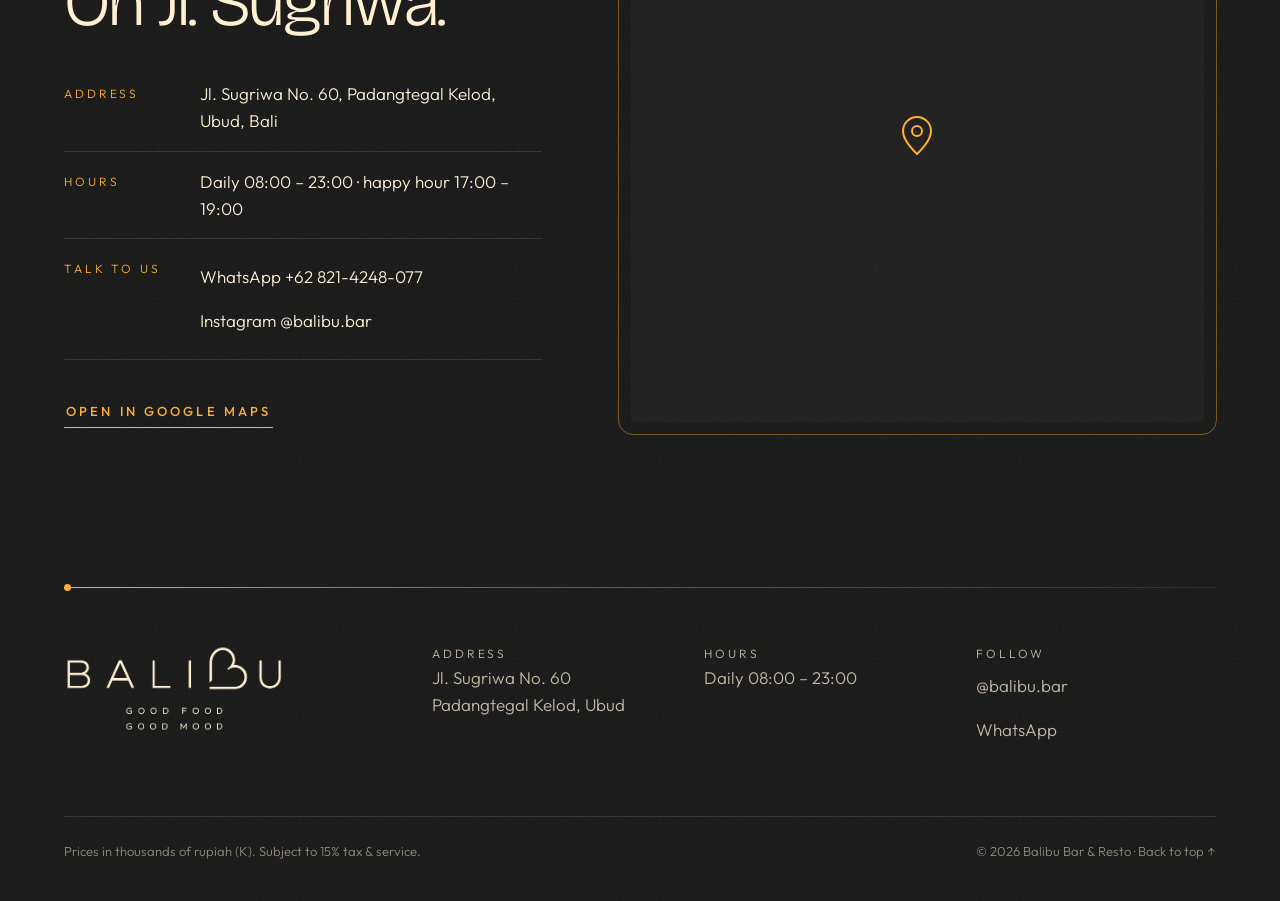
==== commit e9a12b58: "Pin the map and map links to the Balibu Bar & Resto listing" ====
--- a/s02/index.html
+++ b/s02/index.html
@@ -227,10 +227,10 @@
         <div><dt data-i18n="visit.hours">Hours</dt><dd data-i18n="hours.long">Daily 08:00 – 23:00 · happy hour 17:00 – 19:00</dd></div>
         <div><dt data-i18n="visit.talk">Talk to us</dt><dd><a href="https://wa.me/628214248077" target="_blank" rel="noopener">WhatsApp +62 821-4248-077</a><br><a href="https://www.instagram.com/balibu.bar/" target="_blank" rel="noopener">Instagram @balibu.bar</a></dd></div>
       </dl>
-      <a class="btn-line rv" href="https://www.google.com/maps?q=Jl.+Sugriwa+No.+60,+Padangtegal+Kelod,+Ubud" target="_blank" rel="noopener" data-i18n="visit.route">Open in Google Maps</a>
+      <a class="btn-line rv" href="https://www.google.com/maps?cid=7218141327771093343" target="_blank" rel="noopener" data-i18n="visit.route">Open in Google Maps</a>
     </div>
     <div class="map rv">
-      <iframe tabindex="-1" title="Map: Balibu, Jl. Sugriwa No. 60, Ubud" src="https://www.google.com/maps?q=Jl.+Sugriwa+No.+60,+Padangtegal+Kelod,+Ubud&amp;output=embed" loading="lazy" referrerpolicy="no-referrer-when-downgrade"></iframe>
+      <iframe tabindex="-1" title="Map: Balibu, Jl. Sugriwa No. 60, Ubud" src="https://www.google.com/maps?cid=7218141327771093343&amp;output=embed" loading="lazy" referrerpolicy="no-referrer-when-downgrade"></iframe>
     </div>
   </div>
 </section>
